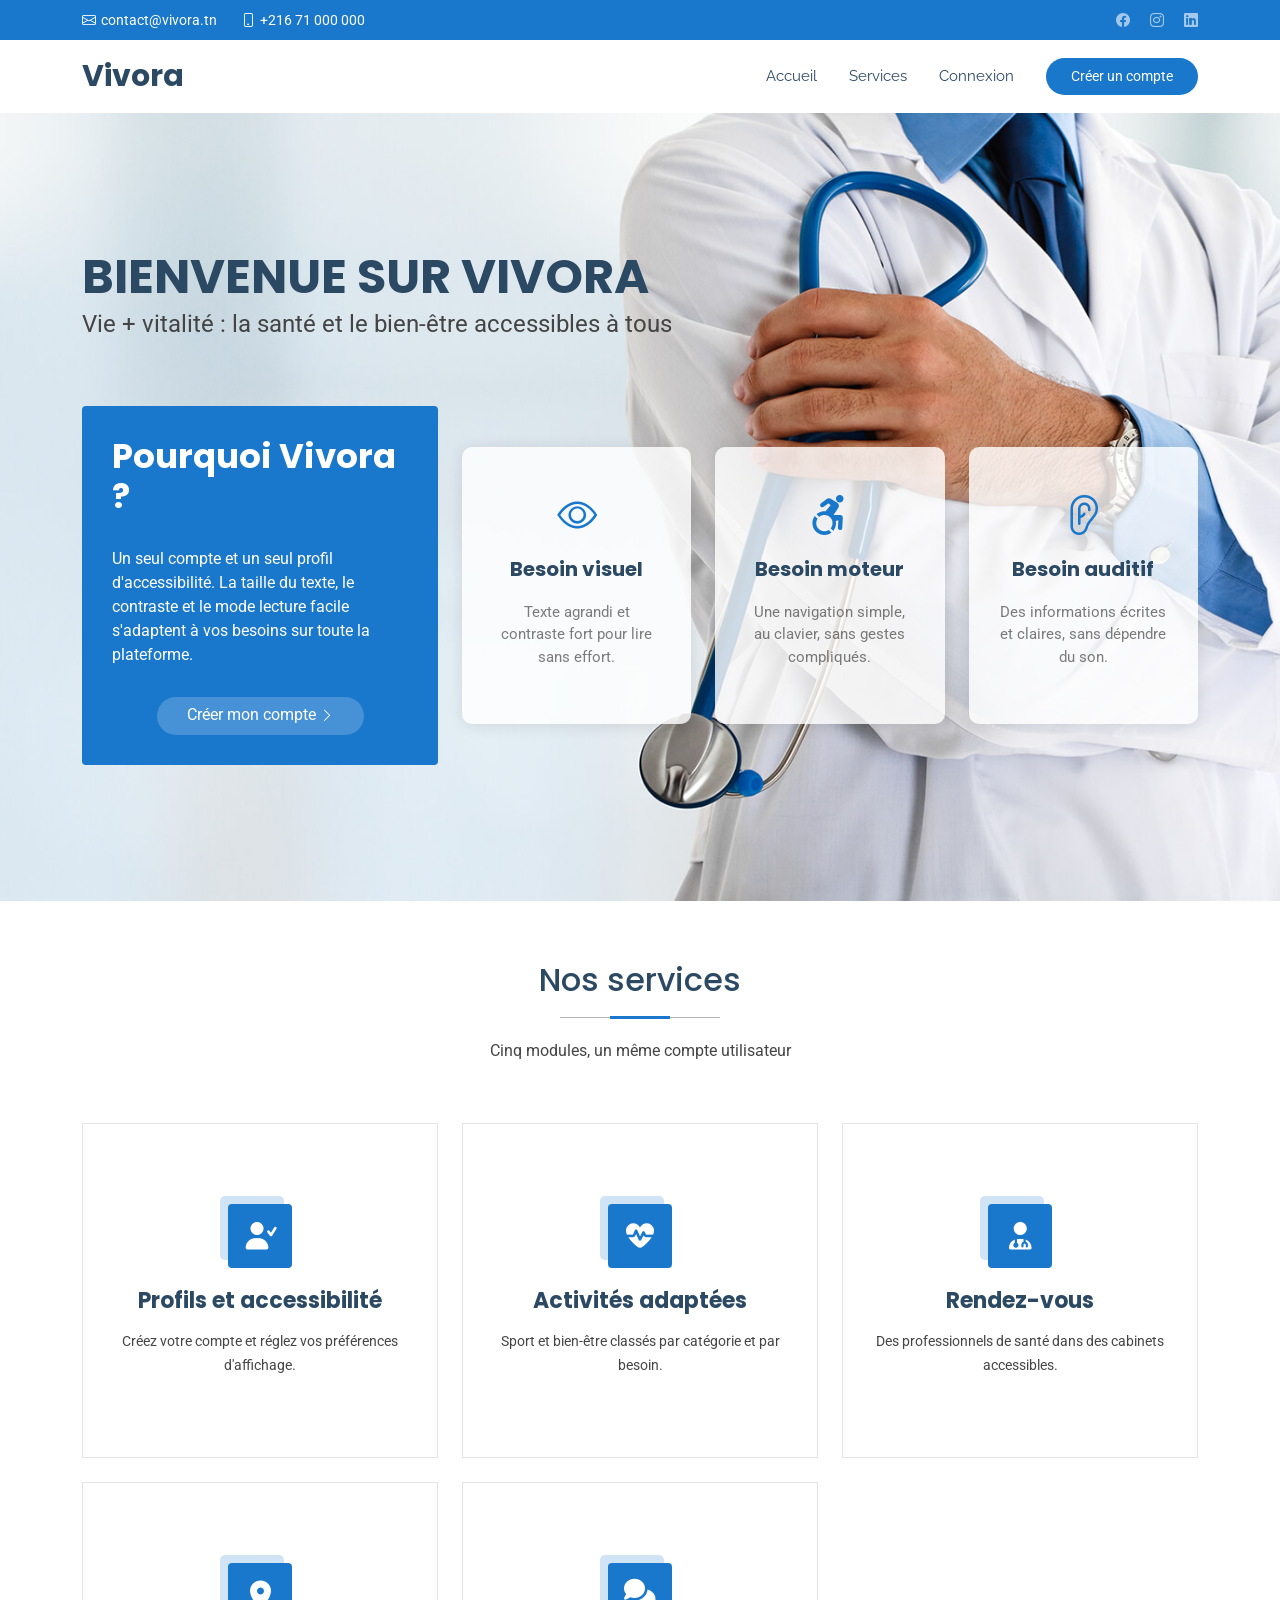
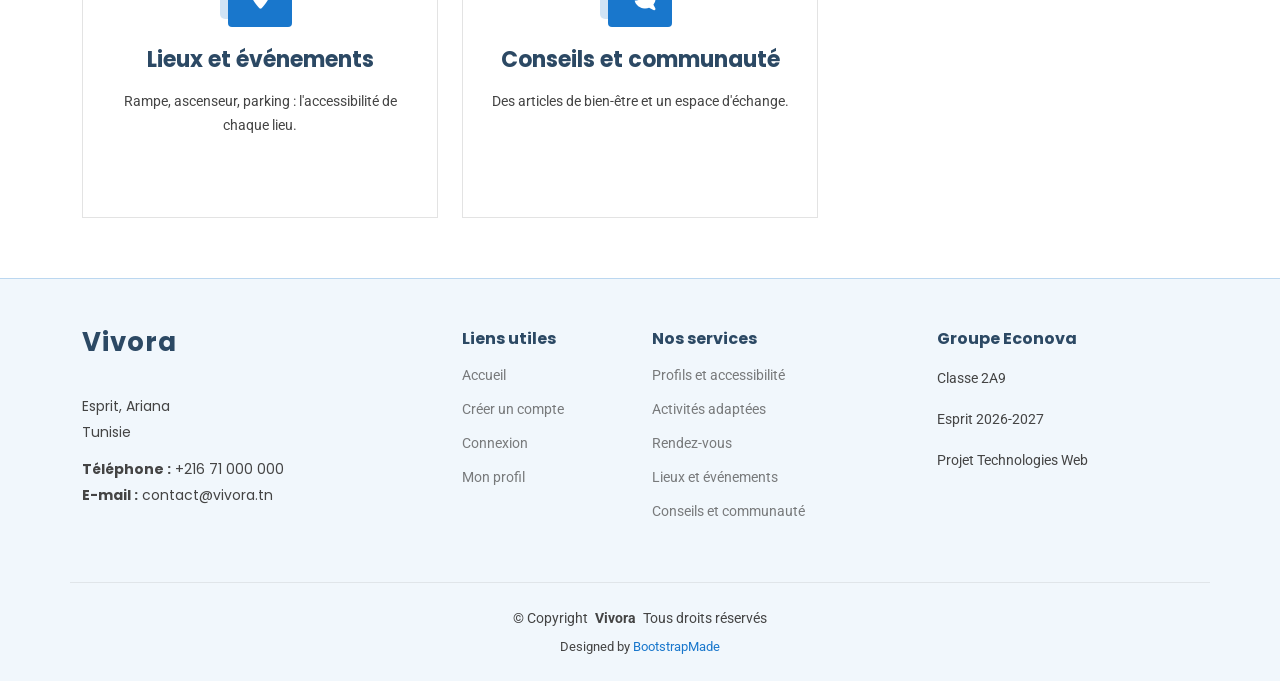
==== views/FrontOffice/index.html @ adef227e "Module 1 : pages HTML Front et Back office avec templates Medilab et AdminLTE" ====
<!DOCTYPE html>
<html lang="fr">

<head>
  <meta charset="utf-8">
  <meta content="width=device-width, initial-scale=1.0" name="viewport">
  <title>Accueil - Vivora</title>

  <link href="assets/img/favicon.png" rel="icon">
  <link href="assets/img/apple-touch-icon.png" rel="apple-touch-icon">

  <link href="https://fonts.googleapis.com" rel="preconnect">
  <link href="https://fonts.gstatic.com" rel="preconnect" crossorigin>
  <link href="https://fonts.googleapis.com/css2?family=Roboto:wght@300;400;500;700&family=Poppins:wght@300;400;500;600;700&family=Raleway:wght@400;500;600;700&display=swap" rel="stylesheet">

  <link href="assets/vendor/bootstrap/css/bootstrap.min.css" rel="stylesheet">
  <link href="assets/vendor/bootstrap-icons/bootstrap-icons.css" rel="stylesheet">
  <link href="assets/vendor/aos/aos.css" rel="stylesheet">
  <link href="assets/vendor/fontawesome-free/css/all.min.css" rel="stylesheet">
  <link href="assets/vendor/glightbox/css/glightbox.min.css" rel="stylesheet">
  <link href="assets/vendor/swiper/swiper-bundle.min.css" rel="stylesheet">

  <link href="assets/css/main.css" rel="stylesheet">
</head>

<body class="index-page">

  <header id="header" class="header sticky-top">

    <div class="topbar d-flex align-items-center">
      <div class="container d-flex justify-content-center justify-content-md-between">
        <div class="contact-info d-flex align-items-center">
          <i class="bi bi-envelope d-flex align-items-center"><a href="mailto:contact@vivora.tn">contact@vivora.tn</a></i>
          <i class="bi bi-phone d-flex align-items-center ms-4"><span>+216 71 000 000</span></i>
        </div>
        <div class="social-links d-none d-md-flex align-items-center">
          <a href="#" class="facebook"><i class="bi bi-facebook"></i></a>
          <a href="#" class="instagram"><i class="bi bi-instagram"></i></a>
          <a href="#" class="linkedin"><i class="bi bi-linkedin"></i></a>
        </div>
      </div>
    </div>

    <div class="branding d-flex align-items-center">

      <div class="container position-relative d-flex align-items-center justify-content-between">
        <a href="index.html" class="logo d-flex align-items-center me-auto">
          <h1 class="sitename">Vivora</h1>
        </a>

        <nav id="navmenu" class="navmenu">
          <ul>
            <li><a href="index.html" class="active">Accueil</a></li>
            <li><a href="index.html#services">Services</a></li>
            <li><a href="connexion.html">Connexion</a></li>
          </ul>
          <i class="mobile-nav-toggle d-xl-none bi bi-list"></i>
        </nav>

        <a class="cta-btn d-none d-sm-block" href="inscription.html">Créer un compte</a>

      </div>

    </div>

  </header>

  <main class="main">

    <section id="hero" class="hero section light-background">

      <img src="assets/img/hero-bg.jpg" alt="" data-aos="fade-in">

      <div class="container position-relative">

        <div class="welcome position-relative" data-aos="fade-down" data-aos-delay="100">
          <h2>BIENVENUE SUR VIVORA</h2>
          <p>Vie + vitalité : la santé et le bien-être accessibles à tous</p>
        </div>

        <div class="content row gy-4">
          <div class="col-lg-4 d-flex align-items-stretch">
            <div class="why-box" data-aos="zoom-out" data-aos-delay="200">
              <h3>Pourquoi Vivora ?</h3>
              <p>
                Un seul compte et un seul profil d'accessibilité. La taille du texte, le contraste et le mode lecture facile
                s'adaptent à vos besoins sur toute la plateforme.
              </p>
              <div class="text-center">
                <a href="inscription.html" class="more-btn"><span>Créer mon compte</span> <i class="bi bi-chevron-right"></i></a>
              </div>
            </div>
          </div>

          <div class="col-lg-8 d-flex align-items-stretch">
            <div class="d-flex flex-column justify-content-center">
              <div class="row gy-4">

                <div class="col-xl-4 d-flex align-items-stretch">
                  <div class="icon-box" data-aos="zoom-out" data-aos-delay="300">
                    <i class="bi bi-eye"></i>
                    <h4>Besoin visuel</h4>
                    <p>Texte agrandi et contraste fort pour lire sans effort.</p>
                  </div>
                </div>

                <div class="col-xl-4 d-flex align-items-stretch">
                  <div class="icon-box" data-aos="zoom-out" data-aos-delay="400">
                    <i class="bi bi-person-wheelchair"></i>
                    <h4>Besoin moteur</h4>
                    <p>Une navigation simple, au clavier, sans gestes compliqués.</p>
                  </div>
                </div>

                <div class="col-xl-4 d-flex align-items-stretch">
                  <div class="icon-box" data-aos="zoom-out" data-aos-delay="500">
                    <i class="bi bi-ear"></i>
                    <h4>Besoin auditif</h4>
                    <p>Des informations écrites et claires, sans dépendre du son.</p>
                  </div>
                </div>

              </div>
            </div>
          </div>
        </div>

      </div>

    </section>

    <section id="services" class="services section">

      <div class="container section-title" data-aos="fade-up">
        <h2>Nos services</h2>
        <p>Cinq modules, un même compte utilisateur</p>
      </div>

      <div class="container">

        <div class="row gy-4">

          <div class="col-lg-4 col-md-6" data-aos="fade-up" data-aos-delay="100">
            <div class="service-item position-relative">
              <div class="icon">
                <i class="fas fa-user-check"></i>
              </div>
              <a href="inscription.html" class="stretched-link">
                <h3>Profils et accessibilité</h3>
              </a>
              <p>Créez votre compte et réglez vos préférences d'affichage.</p>
            </div>
          </div>

          <div class="col-lg-4 col-md-6" data-aos="fade-up" data-aos-delay="200">
            <div class="service-item position-relative">
              <div class="icon">
                <i class="fas fa-heartbeat"></i>
              </div>
              <a href="#" class="stretched-link">
                <h3>Activités adaptées</h3>
              </a>
              <p>Sport et bien-être classés par catégorie et par besoin.</p>
            </div>
          </div>

          <div class="col-lg-4 col-md-6" data-aos="fade-up" data-aos-delay="300">
            <div class="service-item position-relative">
              <div class="icon">
                <i class="fas fa-user-md"></i>
              </div>
              <a href="#" class="stretched-link">
                <h3>Rendez-vous</h3>
              </a>
              <p>Des professionnels de santé dans des cabinets accessibles.</p>
            </div>
          </div>

          <div class="col-lg-4 col-md-6" data-aos="fade-up" data-aos-delay="400">
            <div class="service-item position-relative">
              <div class="icon">
                <i class="fas fa-map-marker-alt"></i>
              </div>
              <a href="#" class="stretched-link">
                <h3>Lieux et événements</h3>
              </a>
              <p>Rampe, ascenseur, parking : l'accessibilité de chaque lieu.</p>
            </div>
          </div>

          <div class="col-lg-4 col-md-6" data-aos="fade-up" data-aos-delay="500">
            <div class="service-item position-relative">
              <div class="icon">
                <i class="fas fa-comments"></i>
              </div>
              <a href="#" class="stretched-link">
                <h3>Conseils et communauté</h3>
              </a>
              <p>Des articles de bien-être et un espace d'échange.</p>
            </div>
          </div>

        </div>

      </div>

    </section>

  </main>

  <footer id="footer" class="footer light-background">

    <div class="container footer-top">
      <div class="row gy-4">
        <div class="col-lg-4 col-md-6 footer-about">
          <a href="index.html" class="logo d-flex align-items-center">
            <span class="sitename">Vivora</span>
          </a>
          <div class="footer-contact pt-3">
            <p>Esprit, Ariana</p>
            <p>Tunisie</p>
            <p class="mt-3"><strong>Téléphone :</strong> <span>+216 71 000 000</span></p>
            <p><strong>E-mail :</strong> <span>contact@vivora.tn</span></p>
          </div>
        </div>

        <div class="col-lg-2 col-md-3 footer-links">
          <h4>Liens utiles</h4>
          <ul>
            <li><a href="index.html">Accueil</a></li>
            <li><a href="inscription.html">Créer un compte</a></li>
            <li><a href="connexion.html">Connexion</a></li>
            <li><a href="mon-profil.html">Mon profil</a></li>
          </ul>
        </div>

        <div class="col-lg-3 col-md-3 footer-links">
          <h4>Nos services</h4>
          <ul>
            <li><a href="index.html#services">Profils et accessibilité</a></li>
            <li><a href="index.html#services">Activités adaptées</a></li>
            <li><a href="index.html#services">Rendez-vous</a></li>
            <li><a href="index.html#services">Lieux et événements</a></li>
            <li><a href="index.html#services">Conseils et communauté</a></li>
          </ul>
        </div>

        <div class="col-lg-3 col-md-3 footer-links">
          <h4>Groupe Econova</h4>
          <ul>
            <li>Classe 2A9</li>
            <li>Esprit 2026-2027</li>
            <li>Projet Technologies Web</li>
          </ul>
        </div>

      </div>
    </div>

    <div class="container copyright text-center mt-4">
      <p>© <span>Copyright</span> <strong class="px-1 sitename">Vivora</strong> <span>Tous droits réservés</span></p>
      <div class="credits">
        Designed by <a href="https://bootstrapmade.com/">BootstrapMade</a>
      </div>
    </div>

  </footer>

  <a href="#" id="scroll-top" class="scroll-top d-flex align-items-center justify-content-center"><i class="bi bi-arrow-up-short"></i></a>

  <div id="preloader"></div>

  <script src="assets/vendor/bootstrap/js/bootstrap.bundle.min.js"></script>
  <script src="assets/vendor/aos/aos.js"></script>
  <script src="assets/vendor/glightbox/js/glightbox.min.js"></script>
  <script src="assets/vendor/purecounter/purecounter_vanilla.js"></script>
  <script src="assets/vendor/swiper/swiper-bundle.min.js"></script>

  <script src="assets/js/main.js"></script>

</body>

</html>
---- views/FrontOffice/assets/css/main.css ----
/**
* Template Name: Medilab
* Template URL: https://bootstrapmade.com/medilab-free-medical-bootstrap-theme/
* Updated: Aug 07 2024 with Bootstrap v5.3.3
* Author: BootstrapMade.com
* License: https://bootstrapmade.com/license/
*/

/*--------------------------------------------------------------
# Font & Color Variables
# Help: https://bootstrapmade.com/color-system/
--------------------------------------------------------------*/
/* Fonts */
:root {
  --default-font: "Roboto",  system-ui, -apple-system, "Segoe UI", Roboto, "Helvetica Neue", Arial, "Noto Sans", "Liberation Sans", sans-serif, "Apple Color Emoji", "Segoe UI Emoji", "Segoe UI Symbol", "Noto Color Emoji";
  --heading-font: "Poppins",  sans-serif;
  --nav-font: "Raleway",  sans-serif;
}

/* Global Colors - The following color variables are used throughout the website. Updating them here will change the color scheme of the entire website */
:root { 
  --background-color: #ffffff; /* Background color for the entire website, including individual sections */
  --default-color: #444444; /* Default color used for the majority of the text content across the entire website */
  --heading-color: #2c4964; /* Color for headings, subheadings and title throughout the website */
  --accent-color: #1977cc; /* Accent color that represents your brand on the website. It's used for buttons, links, and other elements that need to stand out */
  --surface-color: #ffffff; /* The surface color is used as a background of boxed elements within sections, such as cards, icon boxes, or other elements that require a visual separation from the global background. */
  --contrast-color: #ffffff; /* Contrast color for text, ensuring readability against backgrounds of accent, heading, or default colors. */
}

/* Nav Menu Colors - The following color variables are used specifically for the navigation menu. They are separate from the global colors to allow for more customization options */
:root {
  --nav-color: #2c4964;  /* The default color of the main navmenu links */
  --nav-hover-color: #1977cc; /* Applied to main navmenu links when they are hovered over or active */
  --nav-mobile-background-color: #ffffff; /* Used as the background color for mobile navigation menu */
  --nav-dropdown-background-color: #ffffff; /* Used as the background color for dropdown items that appear when hovering over primary navigation items */
  --nav-dropdown-color: #2c4964; /* Used for navigation links of the dropdown items in the navigation menu. */
  --nav-dropdown-hover-color: #1977cc; /* Similar to --nav-hover-color, this color is applied to dropdown navigation links when they are hovered over. */
}

/* Color Presets - These classes override global colors when applied to any section or element, providing reuse of the sam color scheme. */

.light-background {
  --background-color: #f1f7fc;
  --surface-color: #ffffff;
}

.dark-background {
  --background-color: #060606;
  --default-color: #ffffff;
  --heading-color: #ffffff;
  --surface-color: #252525;
  --contrast-color: #ffffff;
}

/* Smooth scroll */
:root {
  scroll-behavior: smooth;
}

/*--------------------------------------------------------------
# General Styling & Shared Classes
--------------------------------------------------------------*/
body {
  color: var(--default-color);
  background-color: var(--background-color);
  font-family: var(--default-font);
}

a {
  color: var(--accent-color);
  text-decoration: none;
  transition: 0.3s;
}

a:hover {
  color: color-mix(in srgb, var(--accent-color), transparent 25%);
  text-decoration: none;
}

h1,
h2,
h3,
h4,
h5,
h6 {
  color: var(--heading-color);
  font-family: var(--heading-font);
}

/* Pulsating Play Button
------------------------------*/
.pulsating-play-btn {
  width: 94px;
  height: 94px;
  background: radial-gradient(var(--accent-color) 50%, color-mix(in srgb, var(--accent-color), transparent 75%) 52%);
  border-radius: 50%;
  display: block;
  position: relative;
  overflow: hidden;
}

.pulsating-play-btn:before {
  content: "";
  position: absolute;
  width: 120px;
  height: 120px;
  animation-delay: 0s;
  animation: pulsate-play-btn 2s;
  animation-direction: forwards;
  animation-iteration-count: infinite;
  animation-timing-function: steps;
  opacity: 1;
  border-radius: 50%;
  border: 5px solid color-mix(in srgb, var(--accent-color), transparent 30%);
  top: -15%;
  left: -15%;
  background: rgba(198, 16, 0, 0);
}

.pulsating-play-btn:after {
  content: "";
  position: absolute;
  left: 50%;
  top: 50%;
  transform: translateX(-40%) translateY(-50%);
  width: 0;
  height: 0;
  border-top: 10px solid transparent;
  border-bottom: 10px solid transparent;
  border-left: 15px solid #fff;
  z-index: 100;
  transition: all 400ms cubic-bezier(0.55, 0.055, 0.675, 0.19);
}

.pulsating-play-btn:hover:before {
  content: "";
  position: absolute;
  left: 50%;
  top: 50%;
  transform: translateX(-40%) translateY(-50%);
  width: 0;
  height: 0;
  border: none;
  border-top: 10px solid transparent;
  border-bottom: 10px solid transparent;
  border-left: 15px solid #fff;
  z-index: 200;
  animation: none;
  border-radius: 0;
}

.pulsating-play-btn:hover:after {
  border-left: 15px solid var(--accent-color);
  transform: scale(20);
}

@keyframes pulsate-play-btn {
  0% {
    transform: scale(0.6, 0.6);
    opacity: 1;
  }

  100% {
    transform: scale(1, 1);
    opacity: 0;
  }
}

/* PHP Email Form Messages
------------------------------*/
.php-email-form .error-message {
  display: none;
  background: #df1529;
  color: #ffffff;
  text-align: left;
  padding: 15px;
  margin-bottom: 24px;
  font-weight: 600;
}

.php-email-form .sent-message {
  display: none;
  color: #ffffff;
  background: #059652;
  text-align: center;
  padding: 15px;
  margin-bottom: 24px;
  font-weight: 600;
}

.php-email-form .loading {
  display: none;
  background: var(--surface-color);
  text-align: center;
  padding: 15px;
  margin-bottom: 24px;
}

.php-email-form .loading:before {
  content: "";
  display: inline-block;
  border-radius: 50%;
  width: 24px;
  height: 24px;
  margin: 0 10px -6px 0;
  border: 3px solid var(--accent-color);
  border-top-color: var(--surface-color);
  animation: php-email-form-loading 1s linear infinite;
}

@keyframes php-email-form-loading {
  0% {
    transform: rotate(0deg);
  }

  100% {
    transform: rotate(360deg);
  }
}

/*--------------------------------------------------------------
# Global Header
--------------------------------------------------------------*/
.header {
  color: var(--default-color);
  transition: all 0.5s;
  z-index: 997;
  background-color: var(--background-color);
}

.header .topbar {
  background-color: var(--accent-color);
  height: 40px;
  padding: 0;
  font-size: 14px;
  transition: all 0.5s;
}

.header .topbar .contact-info i {
  font-style: normal;
  color: var(--contrast-color);
}

.header .topbar .contact-info i a,
.header .topbar .contact-info i span {
  padding-left: 5px;
  color: var(--contrast-color);
}

@media (max-width: 575px) {

  .header .topbar .contact-info i a,
  .header .topbar .contact-info i span {
    font-size: 13px;
  }
}

.header .topbar .contact-info i a {
  line-height: 0;
  transition: 0.3s;
}

.header .topbar .contact-info i a:hover {
  color: var(--contrast-color);
  text-decoration: underline;
}

.header .topbar .social-links a {
  color: color-mix(in srgb, var(--contrast-color), transparent 40%);
  line-height: 0;
  transition: 0.3s;
  margin-left: 20px;
}

.header .topbar .social-links a:hover {
  color: var(--contrast-color);
}

.header .branding {
  min-height: 60px;
  padding: 10px 0;
}

.header .logo {
  line-height: 1;
}

.header .logo img {
  max-height: 36px;
  margin-right: 8px;
}

.header .logo h1 {
  font-size: 30px;
  margin: 0;
  font-weight: 700;
  color: var(--heading-color);
}

.header .cta-btn,
.header .cta-btn:focus {
  color: var(--contrast-color);
  background: var(--accent-color);
  font-size: 14px;
  padding: 8px 25px;
  margin: 0 0 0 30px;
  border-radius: 50px;
  transition: 0.3s;
}

.header .cta-btn:hover,
.header .cta-btn:focus:hover {
  color: var(--contrast-color);
  background: color-mix(in srgb, var(--accent-color), transparent 15%);
}

@media (max-width: 1200px) {
  .header .logo {
    order: 1;
  }

  .header .cta-btn {
    order: 2;
    margin: 0 15px 0 0;
    padding: 6px 15px;
  }

  .header .navmenu {
    order: 3;
  }
}

.scrolled .header {
  box-shadow: 0px 0 18px rgba(0, 0, 0, 0.1);
}

.scrolled .header .topbar {
  height: 0;
  visibility: hidden;
  overflow: hidden;
}

/*--------------------------------------------------------------
# Navigation Menu
--------------------------------------------------------------*/
/* Desktop Navigation */
@media (min-width: 1200px) {
  .navmenu {
    padding: 0;
  }

  .navmenu ul {
    margin: 0;
    padding: 0;
    display: flex;
    list-style: none;
    align-items: center;
  }

  .navmenu li {
    position: relative;
  }

  .navmenu>ul>li {
    white-space: nowrap;
    padding: 15px 14px;
  }

  .navmenu>ul>li:last-child {
    padding-right: 0;
  }

  .navmenu a,
  .navmenu a:focus {
    color: var(--nav-color);
    font-size: 15px;
    padding: 0 2px;
    font-family: var(--nav-font);
    font-weight: 400;
    display: flex;
    align-items: center;
    justify-content: space-between;
    white-space: nowrap;
    transition: 0.3s;
    position: relative;
  }

  .navmenu a i,
  .navmenu a:focus i {
    font-size: 12px;
    line-height: 0;
    margin-left: 5px;
    transition: 0.3s;
  }

  .navmenu>ul>li>a:before {
    content: "";
    position: absolute;
    width: 100%;
    height: 2px;
    bottom: -6px;
    left: 0;
    background-color: var(--nav-hover-color);
    visibility: hidden;
    width: 0px;
    transition: all 0.3s ease-in-out 0s;
  }

  .navmenu a:hover:before,
  .navmenu li:hover>a:before,
  .navmenu .active:before {
    visibility: visible;
    width: 100%;
  }

  .navmenu li:hover>a,
  .navmenu .active,
  .navmenu .active:focus {
    color: var(--nav-hover-color);
  }

  .navmenu .dropdown ul {
    margin: 0;
    padding: 10px 0;
    background: var(--nav-dropdown-background-color);
    display: block;
    position: absolute;
    visibility: hidden;
    left: 14px;
    top: 130%;
    opacity: 0;
    transition: 0.3s;
    border-radius: 4px;
    z-index: 99;
    box-shadow: 0px 0px 30px rgba(0, 0, 0, 0.1);
  }

  .navmenu .dropdown ul li {
    min-width: 200px;
  }

  .navmenu .dropdown ul a {
    padding: 10px 20px;
    font-size: 15px;
    text-transform: none;
    color: var(--nav-dropdown-color);
  }

  .navmenu .dropdown ul a i {
    font-size: 12px;
  }

  .navmenu .dropdown ul a:hover,
  .navmenu .dropdown ul .active:hover,
  .navmenu .dropdown ul li:hover>a {
    color: var(--nav-dropdown-hover-color);
  }

  .navmenu .dropdown:hover>ul {
    opacity: 1;
    top: 100%;
    visibility: visible;
  }

  .navmenu .dropdown .dropdown ul {
    top: 0;
    left: -90%;
    visibility: hidden;
  }

  .navmenu .dropdown .dropdown:hover>ul {
    opacity: 1;
    top: 0;
    left: -100%;
    visibility: visible;
  }
}

/* Mobile Navigation */
@media (max-width: 1199px) {
  .mobile-nav-toggle {
    color: var(--nav-color);
    font-size: 28px;
    line-height: 0;
    margin-right: 10px;
    cursor: pointer;
    transition: color 0.3s;
  }

  .navmenu {
    padding: 0;
    z-index: 9997;
  }

  .navmenu ul {
    display: none;
    list-style: none;
    position: absolute;
    inset: 60px 20px 20px 20px;
    padding: 10px 0;
    margin: 0;
    border-radius: 6px;
    background-color: var(--nav-mobile-background-color);
    border: 1px solid color-mix(in srgb, var(--default-color), transparent 90%);
    box-shadow: none;
    overflow-y: auto;
    transition: 0.3s;
    z-index: 9998;
  }

  .navmenu a,
  .navmenu a:focus {
    color: var(--nav-dropdown-color);
    padding: 10px 20px;
    font-family: var(--nav-font);
    font-size: 17px;
    font-weight: 500;
    display: flex;
    align-items: center;
    justify-content: space-between;
    white-space: nowrap;
    transition: 0.3s;
  }

  .navmenu a i,
  .navmenu a:focus i {
    font-size: 12px;
    line-height: 0;
    margin-left: 5px;
    width: 30px;
    height: 30px;
    display: flex;
    align-items: center;
    justify-content: center;
    border-radius: 50%;
    transition: 0.3s;
    background-color: color-mix(in srgb, var(--accent-color), transparent 90%);
  }

  .navmenu a i:hover,
  .navmenu a:focus i:hover {
    background-color: var(--accent-color);
    color: var(--contrast-color);
  }

  .navmenu a:hover,
  .navmenu .active,
  .navmenu .active:focus {
    color: var(--nav-dropdown-hover-color);
  }

  .navmenu .active i,
  .navmenu .active:focus i {
    background-color: var(--accent-color);
    color: var(--contrast-color);
    transform: rotate(180deg);
  }

  .navmenu .dropdown ul {
    position: static;
    display: none;
    z-index: 99;
    padding: 10px 0;
    margin: 10px 20px;
    background-color: var(--nav-dropdown-background-color);
    transition: all 0.5s ease-in-out;
  }

  .navmenu .dropdown ul ul {
    background-color: rgba(33, 37, 41, 0.1);
  }

  .navmenu .dropdown>.dropdown-active {
    display: block;
    background-color: rgba(33, 37, 41, 0.03);
  }

  .mobile-nav-active {
    overflow: hidden;
  }

  .mobile-nav-active .mobile-nav-toggle {
    color: #fff;
    position: absolute;
    font-size: 32px;
    top: 15px;
    right: 15px;
    margin-right: 0;
    z-index: 9999;
  }

  .mobile-nav-active .navmenu {
    position: fixed;
    overflow: hidden;
    inset: 0;
    background: rgba(33, 37, 41, 0.8);
    transition: 0.3s;
  }

  .mobile-nav-active .navmenu>ul {
    display: block;
  }
}

/*--------------------------------------------------------------
# Global Footer
--------------------------------------------------------------*/
.footer {
  color: var(--default-color);
  background-color: var(--background-color);
  border-top: 1px solid color-mix(in srgb, var(--accent-color), transparent 75%);
  font-size: 14px;
  position: relative;
}

.footer .footer-top {
  padding-top: 50px;
}

.footer .footer-about .logo {
  line-height: 1;
  margin-bottom: 25px;
}

.footer .footer-about .logo img {
  max-height: 40px;
  margin-right: 6px;
}

.footer .footer-about .logo span {
  color: var(--heading-color);
  font-family: var(--heading-font);
  font-size: 26px;
  font-weight: 700;
  letter-spacing: 1px;
}

.footer .footer-about p {
  font-size: 14px;
  font-family: var(--heading-font);
}

.footer .social-links a {
  display: flex;
  align-items: center;
  justify-content: center;
  width: 40px;
  height: 40px;
  border-radius: 50%;
  border: 1px solid color-mix(in srgb, var(--default-color), transparent 50%);
  font-size: 16px;
  color: color-mix(in srgb, var(--default-color), transparent 20%);
  margin-right: 10px;
  transition: 0.3s;
}

.footer .social-links a:hover {
  color: var(--accent-color);
  border-color: var(--accent-color);
}

.footer h4 {
  font-size: 16px;
  font-weight: bold;
  position: relative;
  padding-bottom: 12px;
}

.footer .footer-links {
  margin-bottom: 30px;
}

.footer .footer-links ul {
  list-style: none;
  padding: 0;
  margin: 0;
}

.footer .footer-links ul i {
  padding-right: 2px;
  font-size: 12px;
  line-height: 0;
}

.footer .footer-links ul li {
  padding: 10px 0;
  display: flex;
  align-items: center;
}

.footer .footer-links ul li:first-child {
  padding-top: 0;
}

.footer .footer-links ul a {
  color: color-mix(in srgb, var(--default-color), transparent 30%);
  display: inline-block;
  line-height: 1;
}

.footer .footer-links ul a:hover {
  color: var(--accent-color);
}

.footer .footer-contact p {
  margin-bottom: 5px;
}

.footer .copyright {
  padding-top: 25px;
  padding-bottom: 25px;
  border-top: 1px solid color-mix(in srgb, var(--default-color), transparent 90%);
}

.footer .copyright p {
  margin-bottom: 0;
}

.footer .credits {
  margin-top: 8px;
  font-size: 13px;
}

/*--------------------------------------------------------------
# Preloader
--------------------------------------------------------------*/
#preloader {
  position: fixed;
  inset: 0;
  z-index: 999999;
  overflow: hidden;
  background: var(--background-color);
  transition: all 0.6s ease-out;
}

#preloader:before {
  content: "";
  position: fixed;
  top: calc(50% - 30px);
  left: calc(50% - 30px);
  border: 6px solid #ffffff;
  border-color: var(--accent-color) transparent var(--accent-color) transparent;
  border-radius: 50%;
  width: 60px;
  height: 60px;
  animation: animate-preloader 1.5s linear infinite;
}

@keyframes animate-preloader {
  0% {
    transform: rotate(0deg);
  }

  100% {
    transform: rotate(360deg);
  }
}

/*--------------------------------------------------------------
# Scroll Top Button
--------------------------------------------------------------*/
.scroll-top {
  position: fixed;
  visibility: hidden;
  opacity: 0;
  right: 15px;
  bottom: 15px;
  z-index: 99999;
  background-color: var(--accent-color);
  width: 40px;
  height: 40px;
  border-radius: 4px;
  transition: all 0.4s;
}

.scroll-top i {
  font-size: 24px;
  color: var(--contrast-color);
  line-height: 0;
}

.scroll-top:hover {
  background-color: color-mix(in srgb, var(--accent-color), transparent 20%);
  color: var(--contrast-color);
}

.scroll-top.active {
  visibility: visible;
  opacity: 1;
}

/*--------------------------------------------------------------
# Disable aos animation delay on mobile devices
--------------------------------------------------------------*/
@media screen and (max-width: 768px) {
  [data-aos-delay] {
    transition-delay: 0 !important;
  }
}

/*--------------------------------------------------------------
# Global Page Titles & Breadcrumbs
--------------------------------------------------------------*/
.page-title {
  color: var(--default-color);
  background-color: var(--background-color);
  position: relative;
}

.page-title .heading {
  padding: 80px 0;
  border-top: 1px solid color-mix(in srgb, var(--accent-color), transparent 80%);
}

.page-title .heading h1 {
  font-size: 38px;
  font-weight: 700;
}

.page-title nav {
  background-color: color-mix(in srgb, var(--accent-color), transparent 94%);
  padding: 20px 0;
}

.page-title nav ol {
  display: flex;
  flex-wrap: wrap;
  list-style: none;
  margin: 0;
  font-size: 16px;
  font-weight: 600;
}

.page-title nav ol li+li {
  padding-left: 10px;
}

.page-title nav ol li+li::before {
  content: "/";
  display: inline-block;
  padding-right: 10px;
  color: color-mix(in srgb, var(--default-color), transparent 70%);
}

/*--------------------------------------------------------------
# Global Sections
--------------------------------------------------------------*/
section,
.section {
  color: var(--default-color);
  background-color: var(--background-color);
  padding: 60px 0;
  scroll-margin-top: 72px;
  overflow: clip;
}

@media (max-width: 1199px) {

  section,
  .section {
    scroll-margin-top: 60px;
  }
}

/*--------------------------------------------------------------
# Global Section Titles
--------------------------------------------------------------*/
.section-title {
  text-align: center;
  padding-bottom: 60px;
  position: relative;
}

.section-title h2 {
  font-size: 32px;
  font-weight: 500;
  margin-bottom: 20px;
  padding-bottom: 20px;
  position: relative;
}

.section-title h2:before {
  content: "";
  position: absolute;
  display: block;
  width: 160px;
  height: 1px;
  background: color-mix(in srgb, var(--default-color), transparent 60%);
  left: 0;
  right: 0;
  bottom: 1px;
  margin: auto;
}

.section-title h2::after {
  content: "";
  position: absolute;
  display: block;
  width: 60px;
  height: 3px;
  background: var(--accent-color);
  left: 0;
  right: 0;
  bottom: 0;
  margin: auto;
}

.section-title p {
  margin-bottom: 0;
}

/*--------------------------------------------------------------
# Hero Section
--------------------------------------------------------------*/
.hero {
  width: 100%;
  min-height: calc(100vh - 112px);
  padding: 80px 0;
  display: flex;
  align-items: center;
  justify-content: center;
  position: relative;
  overflow: hidden;
}

.hero img {
  position: absolute;
  inset: 0;
  display: block;
  width: 100%;
  height: 100%;
  object-fit: cover;
  z-index: 1;
}

.hero .container {
  z-index: 3;
}

.hero .welcome h2 {
  margin: 0;
  font-size: 48px;
  font-weight: 700;
}

.hero .welcome p {
  font-size: 24px;
  margin: 0;
}

.hero .content {
  margin-top: 40px;
}

.hero .content .why-box {
  color: var(--contrast-color);
  background: var(--accent-color);
  padding: 30px;
  border-radius: 4px;
}

.hero .content .why-box h3 {
  color: var(--contrast-color);
  font-weight: 700;
  font-size: 34px;
  margin-bottom: 30px;
}

.hero .content .why-box p {
  margin-bottom: 30px;
}

.hero .content .why-box .more-btn {
  color: var(--contrast-color);
  background: color-mix(in srgb, var(--contrast-color), transparent 80%);
  display: inline-block;
  padding: 6px 30px 8px 30px;
  border-radius: 50px;
  transition: all ease-in-out 0.4s;
}

.hero .content .why-box .more-btn i {
  font-size: 14px;
}

.hero .content .why-box .more-btn:hover {
  background: var(--surface-color);
  color: var(--accent-color);
}

.hero .content .icon-box {
  text-align: center;
  border-radius: 10px;
  background: color-mix(in srgb, var(--surface-color), transparent 20%);
  box-shadow: 0px 2px 15px rgba(0, 0, 0, 0.1);
  padding: 40px 30px;
  width: 100%;
}

.hero .content .icon-box i {
  font-size: 40px;
  color: var(--accent-color);
}

.hero .content .icon-box h4 {
  font-size: 20px;
  font-weight: 700;
  margin: 10px 0 20px 0;
}

.hero .content .icon-box p {
  font-size: 15px;
  color: color-mix(in srgb, var(--default-color), transparent 30%);
}

/*--------------------------------------------------------------
# About Section
--------------------------------------------------------------*/
.about .content h3 {
  font-size: 2rem;
  font-weight: 700;
}

.about .content ul {
  list-style: none;
  padding: 0;
}

.about .content ul li {
  display: flex;
  align-items: flex-start;
  margin-top: 40px;
}

.about .content ul i {
  flex-shrink: 0;
  font-size: 48px;
  color: var(--accent-color);
  margin-right: 20px;
}

.about .content ul h5 {
  font-size: 18px;
  font-weight: 700;
}

.about .content ul p {
  font-size: 15px;
}

.about .content p:last-child {
  margin-bottom: 0;
}

.about .pulsating-play-btn {
  position: absolute;
  left: calc(50% - 47px);
  top: calc(50% - 47px);
}

/*--------------------------------------------------------------
# Stats Section
--------------------------------------------------------------*/
.stats i {
  color: var(--contrast-color);
  background-color: var(--accent-color);
  box-shadow: 0px 2px 25px rgba(0, 0, 0, 0.1);
  width: 54px;
  height: 54px;
  font-size: 24px;
  border-radius: 50px;
  border: 2px solid var(--background-color);
  display: inline-flex;
  align-items: center;
  justify-content: center;
  position: relative;
  z-index: 1;
}

.stats .stats-item {
  background-color: var(--surface-color);
  margin-top: -27px;
  padding: 30px 30px 25px 30px;
  width: 100%;
  position: relative;
  text-align: center;
  box-shadow: 0px 2px 35px rgba(0, 0, 0, 0.1);
  border-radius: 4px;
  z-index: 0;
}

.stats .stats-item span {
  font-size: 32px;
  display: block;
  margin: 10px 0;
  font-weight: 700;
  color: var(--heading-color);
}

.stats .stats-item p {
  padding: 0;
  margin: 0;
  font-family: var(--heading-font);
  font-size: 16px;
}

/*--------------------------------------------------------------
# Services Section
--------------------------------------------------------------*/
.services .service-item {
  background-color: var(--surface-color);
  text-align: center;
  border: 1px solid color-mix(in srgb, var(--default-color), transparent 85%);
  padding: 80px 20px;
  transition: all ease-in-out 0.3s;
  height: 100%;
}

.services .service-item .icon {
  margin: 0 auto;
  width: 64px;
  height: 64px;
  background: var(--accent-color);
  border-radius: 4px;
  display: flex;
  align-items: center;
  justify-content: center;
  margin-bottom: 20px;
  transition: 0.3s;
  transform-style: preserve-3d;
}

.services .service-item .icon i {
  color: var(--contrast-color);
  font-size: 28px;
  transition: ease-in-out 0.3s;
}

.services .service-item .icon::before {
  position: absolute;
  content: "";
  left: -8px;
  top: -8px;
  height: 100%;
  width: 100%;
  background: color-mix(in srgb, var(--accent-color), transparent 80%);
  border-radius: 5px;
  transition: all 0.3s ease-out 0s;
  transform: translateZ(-1px);
}

.services .service-item h3 {
  font-weight: 700;
  margin: 10px 0 15px 0;
  font-size: 22px;
}

.services .service-item p {
  line-height: 24px;
  font-size: 14px;
  margin-bottom: 0;
}

.services .service-item:hover {
  background: var(--accent-color);
  border-color: var(--accent-color);
}

.services .service-item:hover .icon {
  background: var(--surface-color);
}

.services .service-item:hover .icon i {
  color: var(--accent-color);
}

.services .service-item:hover .icon::before {
  background: color-mix(in srgb, var(--background-color), transparent 70%);
}

.services .service-item:hover h3,
.services .service-item:hover p {
  color: var(--contrast-color);
}

/*--------------------------------------------------------------
# Appointment Section
--------------------------------------------------------------*/
.appointment .php-email-form {
  width: 100%;
}

.appointment .php-email-form .form-group {
  padding-bottom: 8px;
}

.appointment .php-email-form input,
.appointment .php-email-form textarea,
.appointment .php-email-form select {
  color: var(--default-color);
  background-color: transparent;
  border-color: color-mix(in srgb, var(--default-color), transparent 80%);
  border-radius: 0;
  box-shadow: none;
  font-size: 14px;
  padding: 10px !important;
}

.appointment .php-email-form input:focus,
.appointment .php-email-form textarea:focus,
.appointment .php-email-form select:focus {
  border-color: var(--accent-color);
}

.appointment .php-email-form input::placeholder,
.appointment .php-email-form textarea::placeholder,
.appointment .php-email-form select::placeholder {
  color: color-mix(in srgb, var(--default-color), transparent 70%);
}

.appointment .php-email-form input,
.appointment .php-email-form select {
  height: 44px;
}

.appointment .php-email-form textarea {
  padding: 10px 12px;
}

.appointment .php-email-form button[type=submit] {
  background: var(--accent-color);
  border: 0;
  padding: 10px 35px;
  color: #fff;
  transition: 0.4s;
  border-radius: 50px;
}

.appointment .php-email-form button[type=submit]:hover {
  background: color-mix(in srgb, var(--accent-color) 90%, white 15%);
}

/*--------------------------------------------------------------
# Departments Section
--------------------------------------------------------------*/
.departments {
  overflow: hidden;
}

.departments .nav-tabs {
  border: 0;
}

.departments .nav-link {
  border: 0;
  padding: 12px 15px 12px 0;
  transition: 0.3s;
  color: var(--default-color);
  border-radius: 0;
  border-right: 2px solid color-mix(in srgb, var(--default-color), transparent 90%);
  font-weight: 600;
  font-size: 15px;
}

.departments .nav-link:hover {
  color: var(--accent-color);
}

.departments .nav-link.active {
  color: var(--accent-color);
  border-color: var(--accent-color);
  background-color: var(--background-color);
}

.departments .tab-pane.active {
  animation: fadeIn 0.5s ease-out;
}

.departments .details h3 {
  font-size: 26px;
  font-weight: 600;
  margin-bottom: 20px;
}

.departments .details p {
  color: color-mix(in srgb, var(--default-color), transparent 20%);
}

.departments .details p:last-child {
  margin-bottom: 0;
}

@media (max-width: 992px) {
  .departments .nav-link {
    border: 0;
    padding: 15px;
  }

  .departments .nav-link.active {
    color: var(--accent-color);
    background: var(--accent-color);
  }
}

/*--------------------------------------------------------------
# Doctors Section
--------------------------------------------------------------*/
.doctors .team-member {
  background-color: var(--surface-color);
  box-shadow: 0px 2px 15px rgba(0, 0, 0, 0.1);
  position: relative;
  border-radius: 5px;
  transition: 0.5s;
  padding: 30px;
  height: 100%;
}

@media (max-width: 468px) {
  .doctors .team-member {
    flex-direction: column;
    justify-content: center !important;
    align-items: center !important;
  }
}

.doctors .team-member .pic {
  overflow: hidden;
  width: 150px;
  border-radius: 50%;
  flex-shrink: 0;
}

.doctors .team-member .pic img {
  transition: ease-in-out 0.3s;
}

.doctors .team-member:hover {
  transform: translateY(-10px);
}

.doctors .team-member .member-info {
  padding-left: 30px;
}

@media (max-width: 468px) {
  .doctors .team-member .member-info {
    padding: 30px 0 0 0;
    text-align: center;
  }
}

.doctors .team-member h4 {
  font-weight: 700;
  margin-bottom: 5px;
  font-size: 20px;
}

.doctors .team-member span {
  display: block;
  font-size: 15px;
  padding-bottom: 10px;
  position: relative;
  font-weight: 500;
}

.doctors .team-member span::after {
  content: "";
  position: absolute;
  display: block;
  width: 50px;
  height: 1px;
  background: color-mix(in srgb, var(--default-color), transparent 85%);
  bottom: 0;
  left: 0;
}

@media (max-width: 468px) {
  .doctors .team-member span::after {
    left: calc(50% - 25px);
  }
}

.doctors .team-member p {
  margin: 10px 0 0 0;
  font-size: 14px;
}

.doctors .team-member .social {
  margin-top: 12px;
  display: flex;
  align-items: center;
  justify-content: start;
  width: 100%;
}

@media (max-width: 468px) {
  .doctors .team-member .social {
    justify-content: center;
  }
}

.doctors .team-member .social a {
  background: color-mix(in srgb, var(--default-color), transparent 94%);
  transition: ease-in-out 0.3s;
  display: flex;
  align-items: center;
  justify-content: center;
  border-radius: 50px;
  width: 36px;
  height: 36px;
}

.doctors .team-member .social a i {
  color: color-mix(in srgb, var(--default-color), transparent 20%);
  font-size: 16px;
  margin: 0 2px;
}

.doctors .team-member .social a:hover {
  background: var(--accent-color);
}

.doctors .team-member .social a:hover i {
  color: var(--contrast-color);
}

.doctors .team-member .social a+a {
  margin-left: 8px;
}

/*--------------------------------------------------------------
# Faq Section
--------------------------------------------------------------*/
.faq .faq-container .faq-item {
  background-color: var(--surface-color);
  position: relative;
  padding: 20px;
  margin-bottom: 15px;
  border: 1px solid color-mix(in srgb, var(--accent-color), transparent 75%);
  border-radius: 5px;
  overflow: hidden;
}

.faq .faq-container .faq-item:last-child {
  margin-bottom: 0;
}

.faq .faq-container .faq-item h3 {
  font-weight: 500;
  font-size: 18px;
  line-height: 24px;
  margin: 0 30px 0 0;
  transition: 0.3s;
  cursor: pointer;
  display: flex;
  align-items: center;
}

.faq .faq-container .faq-item h3 .num {
  color: var(--accent-color);
  padding-right: 5px;
}

.faq .faq-container .faq-item h3:hover {
  color: var(--accent-color);
}

.faq .faq-container .faq-item .faq-content {
  display: grid;
  grid-template-rows: 0fr;
  transition: 0.3s ease-in-out;
  visibility: hidden;
  opacity: 0;
}

.faq .faq-container .faq-item .faq-content p {
  margin-bottom: 0;
  overflow: hidden;
}

.faq .faq-container .faq-item .faq-toggle {
  position: absolute;
  top: 20px;
  right: 20px;
  font-size: 16px;
  line-height: 0;
  transition: 0.3s;
  cursor: pointer;
}

.faq .faq-container .faq-item .faq-toggle:hover {
  color: var(--accent-color);
}

.faq .faq-container .faq-active {
  background-color: var(--accent-color);
  border-color: var(--accent-color);
  color: var(--contrast-color);
}

.faq .faq-container .faq-active h3,
.faq .faq-container .faq-active h3:hover {
  color: var(--contrast-color);
}

.faq .faq-container .faq-active .faq-content {
  grid-template-rows: 1fr;
  visibility: visible;
  opacity: 1;
  padding-top: 10px;
}

.faq .faq-container .faq-active .faq-toggle {
  transform: rotate(90deg);
  color: var(--accent-color);
}

/*--------------------------------------------------------------
# Testimonials Section
--------------------------------------------------------------*/
.testimonials .info h3 {
  font-weight: 700;
  font-size: 32px;
}

.testimonials .swiper {
  box-shadow: 0 15px 30px 0 rgba(0, 0, 0, 0.05);
  background-color: var(--surface-color);
}

.testimonials .testimonials-carousel,
.testimonials .testimonials-slider {
  overflow: hidden;
}

.testimonials .testimonial-item {
  box-sizing: content-box;
  min-height: 200px;
  position: relative;
  margin: 30px;
}

.testimonials .testimonial-item .testimonial-img {
  width: 90px;
  height: 90px;
  border-radius: 50px;
  border: 6px solid var(--background-color);
  margin-right: 10px;
}

.testimonials .testimonial-item h3 {
  font-size: 18px;
  font-weight: bold;
  margin: 10px 0 5px 0;
}

.testimonials .testimonial-item h4 {
  color: color-mix(in srgb, var(--default-color), transparent 50%);
  font-size: 14px;
  margin: 0;
}

.testimonials .testimonial-item .stars {
  margin: 10px 0;
}

.testimonials .testimonial-item .stars i {
  color: #ffc107;
  margin: 0 1px;
}

.testimonials .testimonial-item .quote-icon-left,
.testimonials .testimonial-item .quote-icon-right {
  color: color-mix(in srgb, var(--accent-color), transparent 60%);
  font-size: 26px;
  line-height: 0;
}

.testimonials .testimonial-item .quote-icon-left {
  display: inline-block;
  left: -5px;
  position: relative;
}

.testimonials .testimonial-item .quote-icon-right {
  display: inline-block;
  right: -5px;
  position: relative;
  top: 10px;
  transform: scale(-1, -1);
}

.testimonials .testimonial-item p {
  font-style: italic;
  margin: 15px auto 15px auto;
}

.testimonials .swiper-wrapper {
  height: auto;
}

.testimonials .swiper-pagination {
  margin-top: 20px;
  margin-bottom: 20px;
  position: relative;
}

.testimonials .swiper-pagination .swiper-pagination-bullet {
  width: 10px;
  height: 10px;
  background-color: color-mix(in srgb, var(--default-color), transparent 85%);
  opacity: 1;
  border: none;
}

.testimonials .swiper-pagination .swiper-pagination-bullet-active {
  background-color: var(--accent-color);
}

@media (max-width: 767px) {

  .testimonials .testimonials-carousel,
  .testimonials .testimonials-slider {
    overflow: hidden;
  }

  .testimonials .testimonial-item {
    margin: 15px;
  }
}

/*--------------------------------------------------------------
# Gallery Section
--------------------------------------------------------------*/
.gallery .gallery-item {
  overflow: hidden;
  border-right: 3px solid var(--background-color);
  border-bottom: 3px solid var(--background-color);
}

.gallery .gallery-item img {
  transition: all ease-in-out 0.4s;
}

.gallery .gallery-item:hover img {
  transform: scale(1.1);
}

/*--------------------------------------------------------------
# Contact Section
--------------------------------------------------------------*/
.contact .info-item+.info-item {
  margin-top: 40px;
}

.contact .info-item i {
  color: var(--contrast-color);
  background: var(--accent-color);
  font-size: 20px;
  width: 44px;
  height: 44px;
  display: flex;
  justify-content: center;
  align-items: center;
  border-radius: 50px;
  transition: all 0.3s ease-in-out;
  margin-right: 15px;
}

.contact .info-item h3 {
  padding: 0;
  font-size: 18px;
  font-weight: 700;
  margin-bottom: 5px;
}

.contact .info-item p {
  padding: 0;
  margin-bottom: 0;
  font-size: 14px;
}

.contact .php-email-form {
  height: 100%;
}

.contact .php-email-form input[type=text],
.contact .php-email-form input[type=email],
.contact .php-email-form textarea {
  font-size: 14px;
  padding: 10px 15px;
  box-shadow: none;
  border-radius: 0;
  color: var(--default-color);
  background-color: color-mix(in srgb, var(--background-color), transparent 50%);
  border-color: color-mix(in srgb, var(--default-color), transparent 80%);
}

.contact .php-email-form input[type=text]:focus,
.contact .php-email-form input[type=email]:focus,
.contact .php-email-form textarea:focus {
  border-color: var(--accent-color);
}

.contact .php-email-form input[type=text]::placeholder,
.contact .php-email-form input[type=email]::placeholder,
.contact .php-email-form textarea::placeholder {
  color: color-mix(in srgb, var(--default-color), transparent 70%);
}

.contact .php-email-form button[type=submit] {
  color: var(--contrast-color);
  background: var(--accent-color);
  border: 0;
  padding: 10px 36px;
  transition: 0.4s;
  border-radius: 50px;
}

.contact .php-email-form button[type=submit]:hover {
  background: color-mix(in srgb, var(--accent-color), transparent 20%);
}

/*--------------------------------------------------------------
# Starter Section Section
--------------------------------------------------------------*/
.starter-section {
  /* Add your styles here */
}
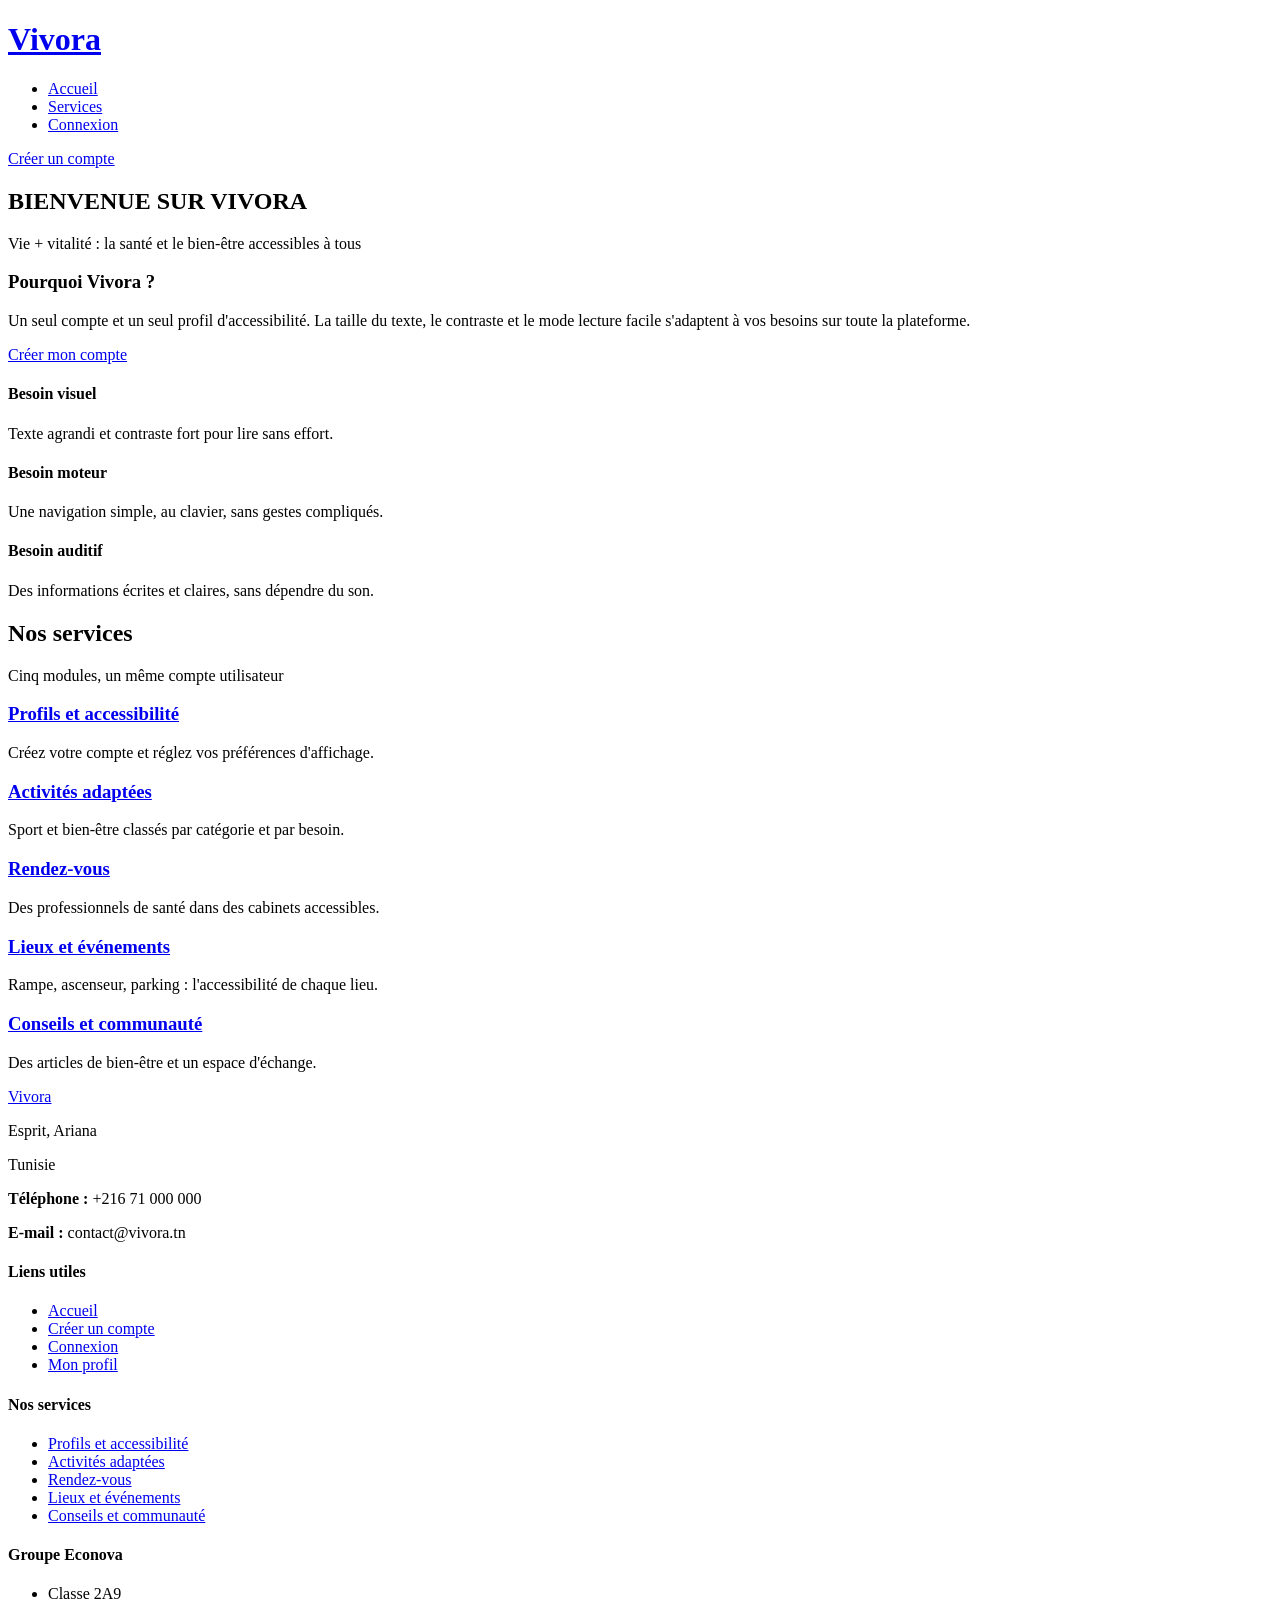
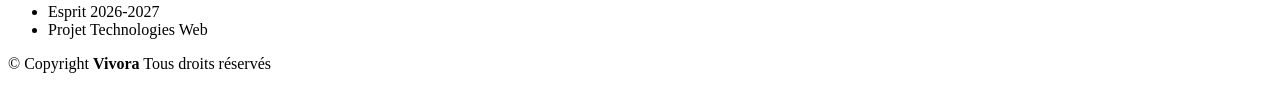
==== commit b041ab24: "Module 1 : pages HTML pures" ====
--- a/views/FrontOffice/index.html
+++ b/views/FrontOffice/index.html
@@ -1,283 +1,99 @@
 <!DOCTYPE html>
 <html lang="fr">
+  <head>
+    <meta charset="utf-8">
+    <title>Accueil - Vivora</title>
+  </head>
+  <body>
+    <header id="header">
+      <div>
+        <a href="index.html"><h1>Vivora</h1></a>
 
-<head>
-  <meta charset="utf-8">
-  <meta content="width=device-width, initial-scale=1.0" name="viewport">
-  <title>Accueil - Vivora</title>
-
-  <link href="assets/img/favicon.png" rel="icon">
-  <link href="assets/img/apple-touch-icon.png" rel="apple-touch-icon">
-
-  <link href="https://fonts.googleapis.com" rel="preconnect">
-  <link href="https://fonts.gstatic.com" rel="preconnect" crossorigin>
-  <link href="https://fonts.googleapis.com/css2?family=Roboto:wght@300;400;500;700&family=Poppins:wght@300;400;500;600;700&family=Raleway:wght@400;500;600;700&display=swap" rel="stylesheet">
-
-  <link href="assets/vendor/bootstrap/css/bootstrap.min.css" rel="stylesheet">
-  <link href="assets/vendor/bootstrap-icons/bootstrap-icons.css" rel="stylesheet">
-  <link href="assets/vendor/aos/aos.css" rel="stylesheet">
-  <link href="assets/vendor/fontawesome-free/css/all.min.css" rel="stylesheet">
-  <link href="assets/vendor/glightbox/css/glightbox.min.css" rel="stylesheet">
-  <link href="assets/vendor/swiper/swiper-bundle.min.css" rel="stylesheet">
-
-  <link href="assets/css/main.css" rel="stylesheet">
-</head>
-
-<body class="index-page">
-
-  <header id="header" class="header sticky-top">
-
-    <div class="topbar d-flex align-items-center">
-      <div class="container d-flex justify-content-center justify-content-md-between">
-        <div class="contact-info d-flex align-items-center">
-          <i class="bi bi-envelope d-flex align-items-center"><a href="mailto:contact@vivora.tn">contact@vivora.tn</a></i>
-          <i class="bi bi-phone d-flex align-items-center ms-4"><span>+216 71 000 000</span></i>
-        </div>
-        <div class="social-links d-none d-md-flex align-items-center">
-          <a href="#" class="facebook"><i class="bi bi-facebook"></i></a>
-          <a href="#" class="instagram"><i class="bi bi-instagram"></i></a>
-          <a href="#" class="linkedin"><i class="bi bi-linkedin"></i></a>
-        </div>
-      </div>
-    </div>
-
-    <div class="branding d-flex align-items-center">
-
-      <div class="container position-relative d-flex align-items-center justify-content-between">
-        <a href="index.html" class="logo d-flex align-items-center me-auto">
-          <h1 class="sitename">Vivora</h1>
-        </a>
-
-        <nav id="navmenu" class="navmenu">
+        <nav id="navmenu">
           <ul>
-            <li><a href="index.html" class="active">Accueil</a></li>
+            <li><a href="index.html">Accueil</a></li>
             <li><a href="index.html#services">Services</a></li>
             <li><a href="connexion.html">Connexion</a></li>
           </ul>
-          <i class="mobile-nav-toggle d-xl-none bi bi-list"></i>
         </nav>
+        <a href="inscription.html">Créer un compte</a>
+      </div>
+    </header>
 
-        <a class="cta-btn d-none d-sm-block" href="inscription.html">Créer un compte</a>
+    <main>
 
-      </div>
+      <section id="hero">
+        <h2>BIENVENUE SUR VIVORA</h2>
+        <p>Vie + vitalité : la santé et le bien-être accessibles à tous</p>
+        <div>
+          <h3>Pourquoi Vivora ?</h3>
+          <p>Un seul compte et un seul profil d'accessibilité. La taille du texte, le contraste et le mode lecture facile s'adaptent à vos besoins sur toute la plateforme.</p>
+          <a href="inscription.html">Créer mon compte</a>
+        </div>
+        <h4>Besoin visuel</h4>
+        <p>Texte agrandi et contraste fort pour lire sans effort.</p>
+        <h4>Besoin moteur</h4>
+        <p>Une navigation simple, au clavier, sans gestes compliqués.</p>
+        <h4>Besoin auditif</h4>
+        <p>Des informations écrites et claires, sans dépendre du son.</p>
+      </section>
 
-    </div>
-
-  </header>
-
-  <main class="main">
-
-    <section id="hero" class="hero section light-background">
-
-      <img src="assets/img/hero-bg.jpg" alt="" data-aos="fade-in">
-
-      <div class="container position-relative">
-
-        <div class="welcome position-relative" data-aos="fade-down" data-aos-delay="100">
-          <h2>BIENVENUE SUR VIVORA</h2>
-          <p>Vie + vitalité : la santé et le bien-être accessibles à tous</p>
-        </div>
-
-        <div class="content row gy-4">
-          <div class="col-lg-4 d-flex align-items-stretch">
-            <div class="why-box" data-aos="zoom-out" data-aos-delay="200">
-              <h3>Pourquoi Vivora ?</h3>
-              <p>
-                Un seul compte et un seul profil d'accessibilité. La taille du texte, le contraste et le mode lecture facile
-                s'adaptent à vos besoins sur toute la plateforme.
-              </p>
-              <div class="text-center">
-                <a href="inscription.html" class="more-btn"><span>Créer mon compte</span> <i class="bi bi-chevron-right"></i></a>
-              </div>
-            </div>
-          </div>
-
-          <div class="col-lg-8 d-flex align-items-stretch">
-            <div class="d-flex flex-column justify-content-center">
-              <div class="row gy-4">
-
-                <div class="col-xl-4 d-flex align-items-stretch">
-                  <div class="icon-box" data-aos="zoom-out" data-aos-delay="300">
-                    <i class="bi bi-eye"></i>
-                    <h4>Besoin visuel</h4>
-                    <p>Texte agrandi et contraste fort pour lire sans effort.</p>
-                  </div>
-                </div>
-
-                <div class="col-xl-4 d-flex align-items-stretch">
-                  <div class="icon-box" data-aos="zoom-out" data-aos-delay="400">
-                    <i class="bi bi-person-wheelchair"></i>
-                    <h4>Besoin moteur</h4>
-                    <p>Une navigation simple, au clavier, sans gestes compliqués.</p>
-                  </div>
-                </div>
-
-                <div class="col-xl-4 d-flex align-items-stretch">
-                  <div class="icon-box" data-aos="zoom-out" data-aos-delay="500">
-                    <i class="bi bi-ear"></i>
-                    <h4>Besoin auditif</h4>
-                    <p>Des informations écrites et claires, sans dépendre du son.</p>
-                  </div>
-                </div>
-
-              </div>
-            </div>
-          </div>
-        </div>
-
-      </div>
-
-    </section>
-
-    <section id="services" class="services section">
-
-      <div class="container section-title" data-aos="fade-up">
+      <section id="services">
         <h2>Nos services</h2>
         <p>Cinq modules, un même compte utilisateur</p>
+        <div>
+          <a href="inscription.html"><h3>Profils et accessibilité</h3></a>
+          <p>Créez votre compte et réglez vos préférences d'affichage.</p>
+        </div>
+        <div>
+          <a href="#"><h3>Activités adaptées</h3></a>
+          <p>Sport et bien-être classés par catégorie et par besoin.</p>
+        </div>
+        <div>
+          <a href="#"><h3>Rendez-vous</h3></a>
+          <p>Des professionnels de santé dans des cabinets accessibles.</p>
+        </div>
+        <div>
+          <a href="#"><h3>Lieux et événements</h3></a>
+          <p>Rampe, ascenseur, parking : l'accessibilité de chaque lieu.</p>
+        </div>
+        <div>
+          <a href="#"><h3>Conseils et communauté</h3></a>
+          <p>Des articles de bien-être et un espace d'échange.</p>
+        </div>
+      </section>
+    </main>
+
+    <footer id="footer">
+      <div>
+        <a href="index.html">Vivora</a>
+        <p>Esprit, Ariana</p>
+        <p>Tunisie</p>
+        <p><strong>Téléphone :</strong> +216 71 000 000</p>
+        <p><strong>E-mail :</strong> contact@vivora.tn</p>
       </div>
-
-      <div class="container">
-
-        <div class="row gy-4">
-
-          <div class="col-lg-4 col-md-6" data-aos="fade-up" data-aos-delay="100">
-            <div class="service-item position-relative">
-              <div class="icon">
-                <i class="fas fa-user-check"></i>
-              </div>
-              <a href="inscription.html" class="stretched-link">
-                <h3>Profils et accessibilité</h3>
-              </a>
-              <p>Créez votre compte et réglez vos préférences d'affichage.</p>
-            </div>
-          </div>
-
-          <div class="col-lg-4 col-md-6" data-aos="fade-up" data-aos-delay="200">
-            <div class="service-item position-relative">
-              <div class="icon">
-                <i class="fas fa-heartbeat"></i>
-              </div>
-              <a href="#" class="stretched-link">
-                <h3>Activités adaptées</h3>
-              </a>
-              <p>Sport et bien-être classés par catégorie et par besoin.</p>
-            </div>
-          </div>
-
-          <div class="col-lg-4 col-md-6" data-aos="fade-up" data-aos-delay="300">
-            <div class="service-item position-relative">
-              <div class="icon">
-                <i class="fas fa-user-md"></i>
-              </div>
-              <a href="#" class="stretched-link">
-                <h3>Rendez-vous</h3>
-              </a>
-              <p>Des professionnels de santé dans des cabinets accessibles.</p>
-            </div>
-          </div>
-
-          <div class="col-lg-4 col-md-6" data-aos="fade-up" data-aos-delay="400">
-            <div class="service-item position-relative">
-              <div class="icon">
-                <i class="fas fa-map-marker-alt"></i>
-              </div>
-              <a href="#" class="stretched-link">
-                <h3>Lieux et événements</h3>
-              </a>
-              <p>Rampe, ascenseur, parking : l'accessibilité de chaque lieu.</p>
-            </div>
-          </div>
-
-          <div class="col-lg-4 col-md-6" data-aos="fade-up" data-aos-delay="500">
-            <div class="service-item position-relative">
-              <div class="icon">
-                <i class="fas fa-comments"></i>
-              </div>
-              <a href="#" class="stretched-link">
-                <h3>Conseils et communauté</h3>
-              </a>
-              <p>Des articles de bien-être et un espace d'échange.</p>
-            </div>
-          </div>
-
-        </div>
-
-      </div>
-
-    </section>
-
-  </main>
-
-  <footer id="footer" class="footer light-background">
-
-    <div class="container footer-top">
-      <div class="row gy-4">
-        <div class="col-lg-4 col-md-6 footer-about">
-          <a href="index.html" class="logo d-flex align-items-center">
-            <span class="sitename">Vivora</span>
-          </a>
-          <div class="footer-contact pt-3">
-            <p>Esprit, Ariana</p>
-            <p>Tunisie</p>
-            <p class="mt-3"><strong>Téléphone :</strong> <span>+216 71 000 000</span></p>
-            <p><strong>E-mail :</strong> <span>contact@vivora.tn</span></p>
-          </div>
-        </div>
-
-        <div class="col-lg-2 col-md-3 footer-links">
-          <h4>Liens utiles</h4>
-          <ul>
-            <li><a href="index.html">Accueil</a></li>
-            <li><a href="inscription.html">Créer un compte</a></li>
-            <li><a href="connexion.html">Connexion</a></li>
-            <li><a href="mon-profil.html">Mon profil</a></li>
-          </ul>
-        </div>
-
-        <div class="col-lg-3 col-md-3 footer-links">
-          <h4>Nos services</h4>
-          <ul>
-            <li><a href="index.html#services">Profils et accessibilité</a></li>
-            <li><a href="index.html#services">Activités adaptées</a></li>
-            <li><a href="index.html#services">Rendez-vous</a></li>
-            <li><a href="index.html#services">Lieux et événements</a></li>
-            <li><a href="index.html#services">Conseils et communauté</a></li>
-          </ul>
-        </div>
-
-        <div class="col-lg-3 col-md-3 footer-links">
-          <h4>Groupe Econova</h4>
-          <ul>
-            <li>Classe 2A9</li>
-            <li>Esprit 2026-2027</li>
-            <li>Projet Technologies Web</li>
-          </ul>
-        </div>
-
-      </div>
-    </div>
-
-    <div class="container copyright text-center mt-4">
-      <p>© <span>Copyright</span> <strong class="px-1 sitename">Vivora</strong> <span>Tous droits réservés</span></p>
-      <div class="credits">
-        Designed by <a href="https://bootstrapmade.com/">BootstrapMade</a>
-      </div>
-    </div>
-
-  </footer>
-
-  <a href="#" id="scroll-top" class="scroll-top d-flex align-items-center justify-content-center"><i class="bi bi-arrow-up-short"></i></a>
-
-  <div id="preloader"></div>
-
-  <script src="assets/vendor/bootstrap/js/bootstrap.bundle.min.js"></script>
-  <script src="assets/vendor/aos/aos.js"></script>
-  <script src="assets/vendor/glightbox/js/glightbox.min.js"></script>
-  <script src="assets/vendor/purecounter/purecounter_vanilla.js"></script>
-  <script src="assets/vendor/swiper/swiper-bundle.min.js"></script>
-
-  <script src="assets/js/main.js"></script>
-
-</body>
-
+      <h4>Liens utiles</h4>
+      <ul>
+        <li><a href="index.html">Accueil</a></li>
+        <li><a href="inscription.html">Créer un compte</a></li>
+        <li><a href="connexion.html">Connexion</a></li>
+        <li><a href="mon-profil.html">Mon profil</a></li>
+      </ul>
+      <h4>Nos services</h4>
+      <ul>
+        <li><a href="index.html#services">Profils et accessibilité</a></li>
+        <li><a href="index.html#services">Activités adaptées</a></li>
+        <li><a href="index.html#services">Rendez-vous</a></li>
+        <li><a href="index.html#services">Lieux et événements</a></li>
+        <li><a href="index.html#services">Conseils et communauté</a></li>
+      </ul>
+      <h4>Groupe Econova</h4>
+      <ul>
+        <li>Classe 2A9</li>
+        <li>Esprit 2026-2027</li>
+        <li>Projet Technologies Web</li>
+      </ul>
+      <p>© Copyright <strong>Vivora</strong> Tous droits réservés</p>
+    </footer>
+  </body>
 </html>
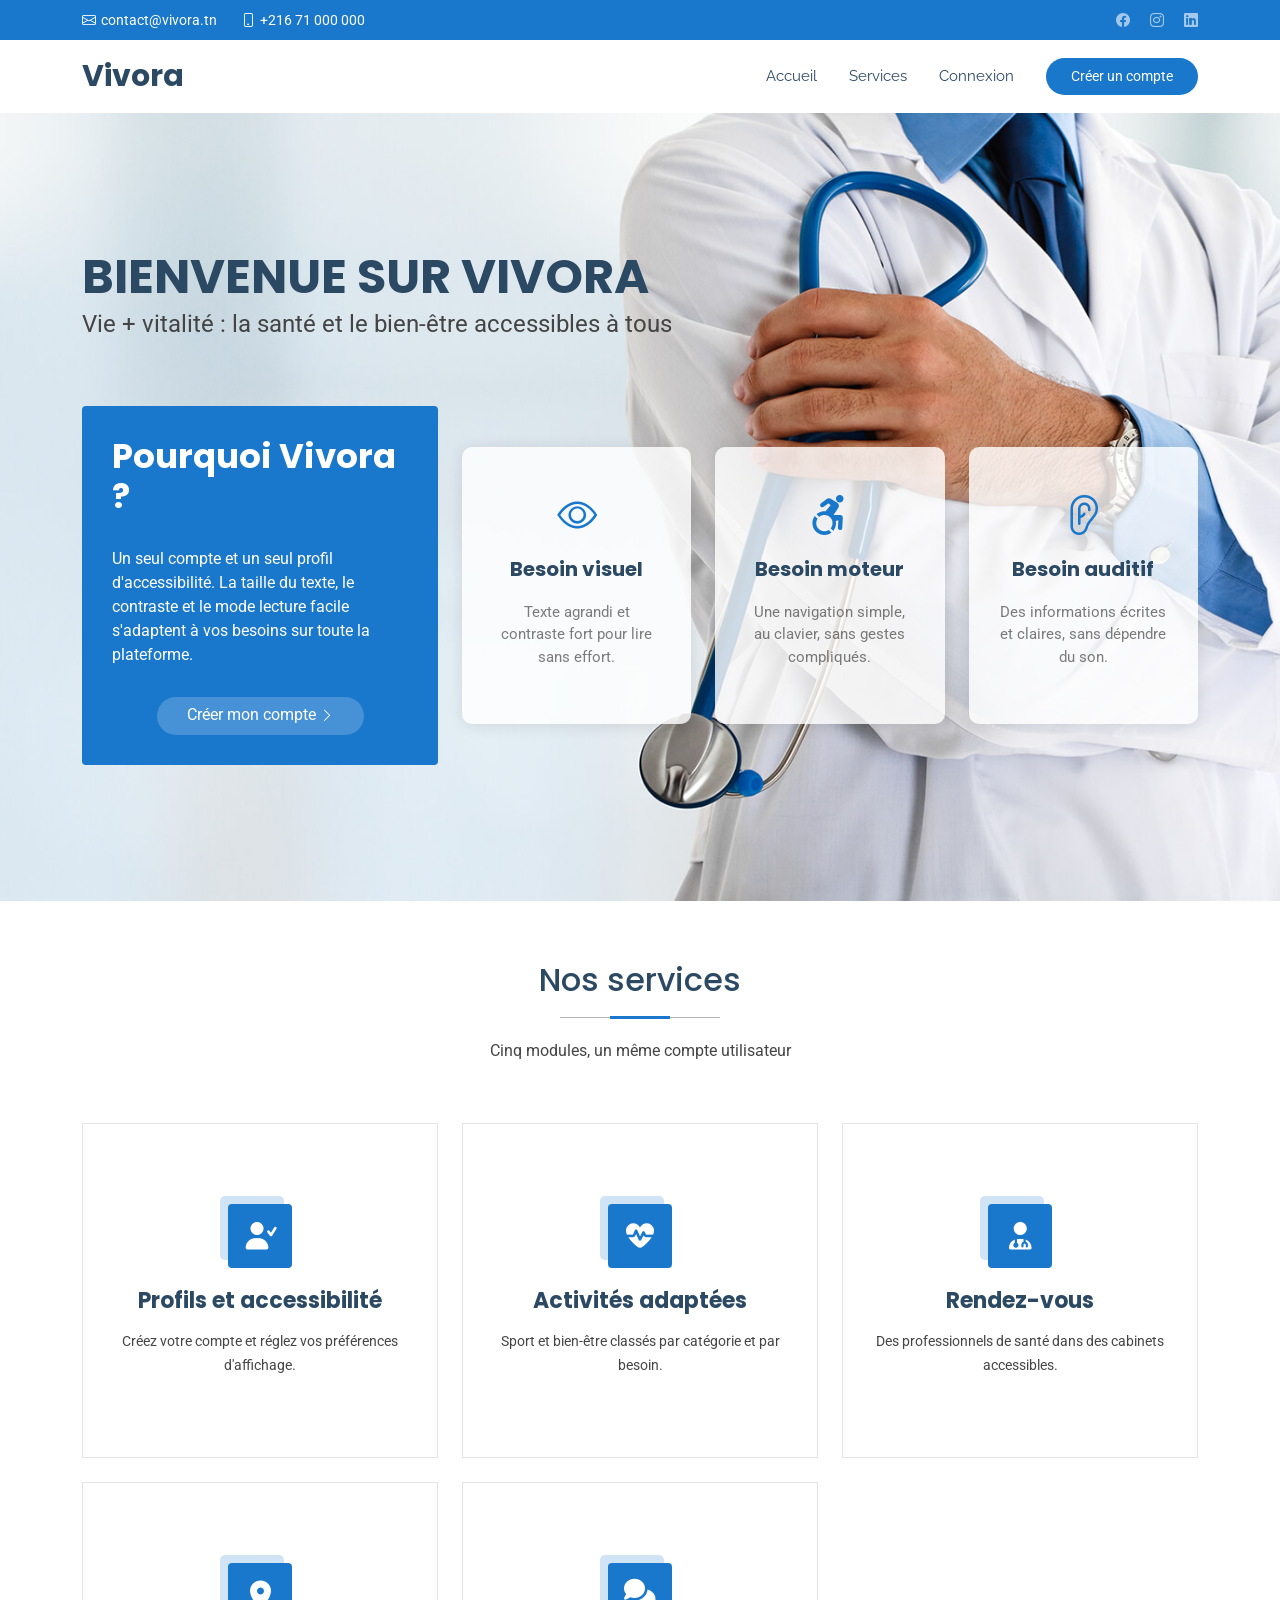
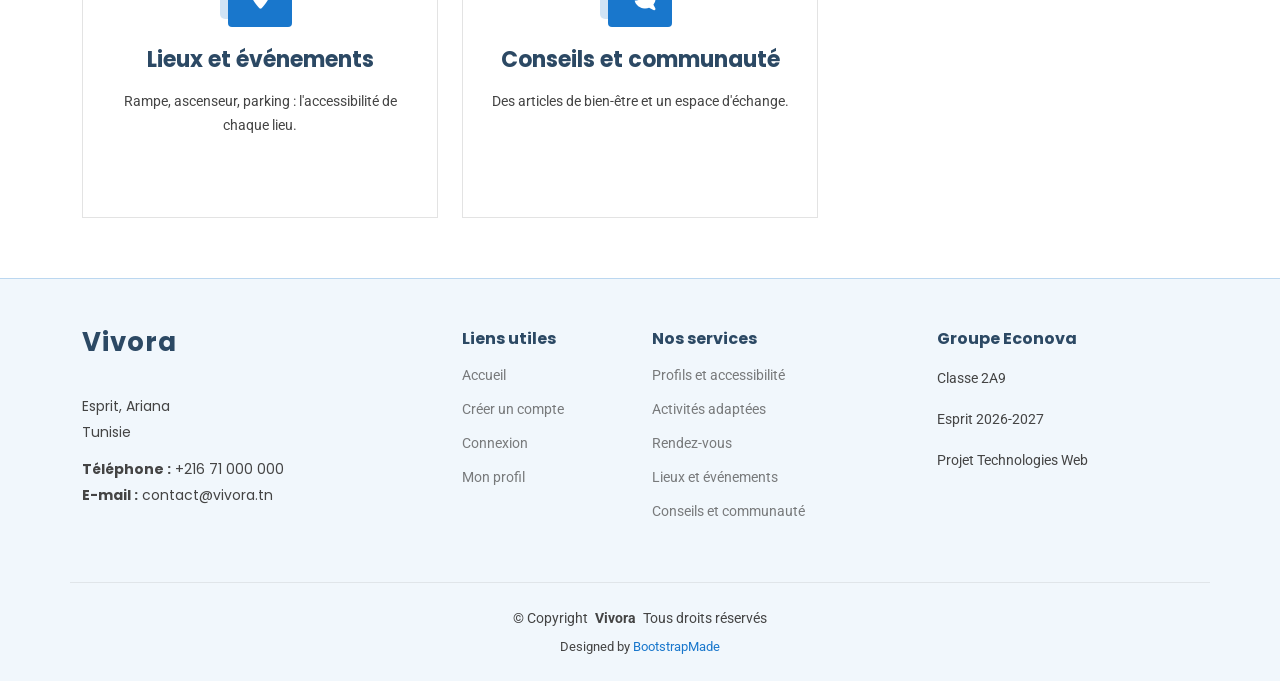
==== commit 55d8c439: "Revert "Module 1 : pages HTML pures" This reverts commit ddc9e7b8607275a3de6a6e65bcff6afee75eb97e." ====
--- a/views/FrontOffice/index.html
+++ b/views/FrontOffice/index.html
@@ -1,99 +1,283 @@
 <!DOCTYPE html>
 <html lang="fr">
-  <head>
-    <meta charset="utf-8">
-    <title>Accueil - Vivora</title>
-  </head>
-  <body>
-    <header id="header">
-      <div>
-        <a href="index.html"><h1>Vivora</h1></a>
-
-        <nav id="navmenu">
-          <ul>
-            <li><a href="index.html">Accueil</a></li>
+
+<head>
+  <meta charset="utf-8">
+  <meta content="width=device-width, initial-scale=1.0" name="viewport">
+  <title>Accueil - Vivora</title>
+
+  <link href="assets/img/favicon.png" rel="icon">
+  <link href="assets/img/apple-touch-icon.png" rel="apple-touch-icon">
+
+  <link href="https://fonts.googleapis.com" rel="preconnect">
+  <link href="https://fonts.gstatic.com" rel="preconnect" crossorigin>
+  <link href="https://fonts.googleapis.com/css2?family=Roboto:wght@300;400;500;700&family=Poppins:wght@300;400;500;600;700&family=Raleway:wght@400;500;600;700&display=swap" rel="stylesheet">
+
+  <link href="assets/vendor/bootstrap/css/bootstrap.min.css" rel="stylesheet">
+  <link href="assets/vendor/bootstrap-icons/bootstrap-icons.css" rel="stylesheet">
+  <link href="assets/vendor/aos/aos.css" rel="stylesheet">
+  <link href="assets/vendor/fontawesome-free/css/all.min.css" rel="stylesheet">
+  <link href="assets/vendor/glightbox/css/glightbox.min.css" rel="stylesheet">
+  <link href="assets/vendor/swiper/swiper-bundle.min.css" rel="stylesheet">
+
+  <link href="assets/css/main.css" rel="stylesheet">
+</head>
+
+<body class="index-page">
+
+  <header id="header" class="header sticky-top">
+
+    <div class="topbar d-flex align-items-center">
+      <div class="container d-flex justify-content-center justify-content-md-between">
+        <div class="contact-info d-flex align-items-center">
+          <i class="bi bi-envelope d-flex align-items-center"><a href="mailto:contact@vivora.tn">contact@vivora.tn</a></i>
+          <i class="bi bi-phone d-flex align-items-center ms-4"><span>+216 71 000 000</span></i>
+        </div>
+        <div class="social-links d-none d-md-flex align-items-center">
+          <a href="#" class="facebook"><i class="bi bi-facebook"></i></a>
+          <a href="#" class="instagram"><i class="bi bi-instagram"></i></a>
+          <a href="#" class="linkedin"><i class="bi bi-linkedin"></i></a>
+        </div>
+      </div>
+    </div>
+
+    <div class="branding d-flex align-items-center">
+
+      <div class="container position-relative d-flex align-items-center justify-content-between">
+        <a href="index.html" class="logo d-flex align-items-center me-auto">
+          <h1 class="sitename">Vivora</h1>
+        </a>
+
+        <nav id="navmenu" class="navmenu">
+          <ul>
+            <li><a href="index.html" class="active">Accueil</a></li>
             <li><a href="index.html#services">Services</a></li>
             <li><a href="connexion.html">Connexion</a></li>
           </ul>
+          <i class="mobile-nav-toggle d-xl-none bi bi-list"></i>
         </nav>
-        <a href="inscription.html">Créer un compte</a>
-      </div>
-    </header>
-
-    <main>
-
-      <section id="hero">
-        <h2>BIENVENUE SUR VIVORA</h2>
-        <p>Vie + vitalité : la santé et le bien-être accessibles à tous</p>
-        <div>
-          <h3>Pourquoi Vivora ?</h3>
-          <p>Un seul compte et un seul profil d'accessibilité. La taille du texte, le contraste et le mode lecture facile s'adaptent à vos besoins sur toute la plateforme.</p>
-          <a href="inscription.html">Créer mon compte</a>
-        </div>
-        <h4>Besoin visuel</h4>
-        <p>Texte agrandi et contraste fort pour lire sans effort.</p>
-        <h4>Besoin moteur</h4>
-        <p>Une navigation simple, au clavier, sans gestes compliqués.</p>
-        <h4>Besoin auditif</h4>
-        <p>Des informations écrites et claires, sans dépendre du son.</p>
-      </section>
-
-      <section id="services">
+
+        <a class="cta-btn d-none d-sm-block" href="inscription.html">Créer un compte</a>
+
+      </div>
+
+    </div>
+
+  </header>
+
+  <main class="main">
+
+    <section id="hero" class="hero section light-background">
+
+      <img src="assets/img/hero-bg.jpg" alt="" data-aos="fade-in">
+
+      <div class="container position-relative">
+
+        <div class="welcome position-relative" data-aos="fade-down" data-aos-delay="100">
+          <h2>BIENVENUE SUR VIVORA</h2>
+          <p>Vie + vitalité : la santé et le bien-être accessibles à tous</p>
+        </div>
+
+        <div class="content row gy-4">
+          <div class="col-lg-4 d-flex align-items-stretch">
+            <div class="why-box" data-aos="zoom-out" data-aos-delay="200">
+              <h3>Pourquoi Vivora ?</h3>
+              <p>
+                Un seul compte et un seul profil d'accessibilité. La taille du texte, le contraste et le mode lecture facile
+                s'adaptent à vos besoins sur toute la plateforme.
+              </p>
+              <div class="text-center">
+                <a href="inscription.html" class="more-btn"><span>Créer mon compte</span> <i class="bi bi-chevron-right"></i></a>
+              </div>
+            </div>
+          </div>
+
+          <div class="col-lg-8 d-flex align-items-stretch">
+            <div class="d-flex flex-column justify-content-center">
+              <div class="row gy-4">
+
+                <div class="col-xl-4 d-flex align-items-stretch">
+                  <div class="icon-box" data-aos="zoom-out" data-aos-delay="300">
+                    <i class="bi bi-eye"></i>
+                    <h4>Besoin visuel</h4>
+                    <p>Texte agrandi et contraste fort pour lire sans effort.</p>
+                  </div>
+                </div>
+
+                <div class="col-xl-4 d-flex align-items-stretch">
+                  <div class="icon-box" data-aos="zoom-out" data-aos-delay="400">
+                    <i class="bi bi-person-wheelchair"></i>
+                    <h4>Besoin moteur</h4>
+                    <p>Une navigation simple, au clavier, sans gestes compliqués.</p>
+                  </div>
+                </div>
+
+                <div class="col-xl-4 d-flex align-items-stretch">
+                  <div class="icon-box" data-aos="zoom-out" data-aos-delay="500">
+                    <i class="bi bi-ear"></i>
+                    <h4>Besoin auditif</h4>
+                    <p>Des informations écrites et claires, sans dépendre du son.</p>
+                  </div>
+                </div>
+
+              </div>
+            </div>
+          </div>
+        </div>
+
+      </div>
+
+    </section>
+
+    <section id="services" class="services section">
+
+      <div class="container section-title" data-aos="fade-up">
         <h2>Nos services</h2>
         <p>Cinq modules, un même compte utilisateur</p>
-        <div>
-          <a href="inscription.html"><h3>Profils et accessibilité</h3></a>
-          <p>Créez votre compte et réglez vos préférences d'affichage.</p>
-        </div>
-        <div>
-          <a href="#"><h3>Activités adaptées</h3></a>
-          <p>Sport et bien-être classés par catégorie et par besoin.</p>
-        </div>
-        <div>
-          <a href="#"><h3>Rendez-vous</h3></a>
-          <p>Des professionnels de santé dans des cabinets accessibles.</p>
-        </div>
-        <div>
-          <a href="#"><h3>Lieux et événements</h3></a>
-          <p>Rampe, ascenseur, parking : l'accessibilité de chaque lieu.</p>
-        </div>
-        <div>
-          <a href="#"><h3>Conseils et communauté</h3></a>
-          <p>Des articles de bien-être et un espace d'échange.</p>
-        </div>
-      </section>
-    </main>
-
-    <footer id="footer">
-      <div>
-        <a href="index.html">Vivora</a>
-        <p>Esprit, Ariana</p>
-        <p>Tunisie</p>
-        <p><strong>Téléphone :</strong> +216 71 000 000</p>
-        <p><strong>E-mail :</strong> contact@vivora.tn</p>
-      </div>
-      <h4>Liens utiles</h4>
-      <ul>
-        <li><a href="index.html">Accueil</a></li>
-        <li><a href="inscription.html">Créer un compte</a></li>
-        <li><a href="connexion.html">Connexion</a></li>
-        <li><a href="mon-profil.html">Mon profil</a></li>
-      </ul>
-      <h4>Nos services</h4>
-      <ul>
-        <li><a href="index.html#services">Profils et accessibilité</a></li>
-        <li><a href="index.html#services">Activités adaptées</a></li>
-        <li><a href="index.html#services">Rendez-vous</a></li>
-        <li><a href="index.html#services">Lieux et événements</a></li>
-        <li><a href="index.html#services">Conseils et communauté</a></li>
-      </ul>
-      <h4>Groupe Econova</h4>
-      <ul>
-        <li>Classe 2A9</li>
-        <li>Esprit 2026-2027</li>
-        <li>Projet Technologies Web</li>
-      </ul>
-      <p>© Copyright <strong>Vivora</strong> Tous droits réservés</p>
-    </footer>
-  </body>
+      </div>
+
+      <div class="container">
+
+        <div class="row gy-4">
+
+          <div class="col-lg-4 col-md-6" data-aos="fade-up" data-aos-delay="100">
+            <div class="service-item position-relative">
+              <div class="icon">
+                <i class="fas fa-user-check"></i>
+              </div>
+              <a href="inscription.html" class="stretched-link">
+                <h3>Profils et accessibilité</h3>
+              </a>
+              <p>Créez votre compte et réglez vos préférences d'affichage.</p>
+            </div>
+          </div>
+
+          <div class="col-lg-4 col-md-6" data-aos="fade-up" data-aos-delay="200">
+            <div class="service-item position-relative">
+              <div class="icon">
+                <i class="fas fa-heartbeat"></i>
+              </div>
+              <a href="#" class="stretched-link">
+                <h3>Activités adaptées</h3>
+              </a>
+              <p>Sport et bien-être classés par catégorie et par besoin.</p>
+            </div>
+          </div>
+
+          <div class="col-lg-4 col-md-6" data-aos="fade-up" data-aos-delay="300">
+            <div class="service-item position-relative">
+              <div class="icon">
+                <i class="fas fa-user-md"></i>
+              </div>
+              <a href="#" class="stretched-link">
+                <h3>Rendez-vous</h3>
+              </a>
+              <p>Des professionnels de santé dans des cabinets accessibles.</p>
+            </div>
+          </div>
+
+          <div class="col-lg-4 col-md-6" data-aos="fade-up" data-aos-delay="400">
+            <div class="service-item position-relative">
+              <div class="icon">
+                <i class="fas fa-map-marker-alt"></i>
+              </div>
+              <a href="#" class="stretched-link">
+                <h3>Lieux et événements</h3>
+              </a>
+              <p>Rampe, ascenseur, parking : l'accessibilité de chaque lieu.</p>
+            </div>
+          </div>
+
+          <div class="col-lg-4 col-md-6" data-aos="fade-up" data-aos-delay="500">
+            <div class="service-item position-relative">
+              <div class="icon">
+                <i class="fas fa-comments"></i>
+              </div>
+              <a href="#" class="stretched-link">
+                <h3>Conseils et communauté</h3>
+              </a>
+              <p>Des articles de bien-être et un espace d'échange.</p>
+            </div>
+          </div>
+
+        </div>
+
+      </div>
+
+    </section>
+
+  </main>
+
+  <footer id="footer" class="footer light-background">
+
+    <div class="container footer-top">
+      <div class="row gy-4">
+        <div class="col-lg-4 col-md-6 footer-about">
+          <a href="index.html" class="logo d-flex align-items-center">
+            <span class="sitename">Vivora</span>
+          </a>
+          <div class="footer-contact pt-3">
+            <p>Esprit, Ariana</p>
+            <p>Tunisie</p>
+            <p class="mt-3"><strong>Téléphone :</strong> <span>+216 71 000 000</span></p>
+            <p><strong>E-mail :</strong> <span>contact@vivora.tn</span></p>
+          </div>
+        </div>
+
+        <div class="col-lg-2 col-md-3 footer-links">
+          <h4>Liens utiles</h4>
+          <ul>
+            <li><a href="index.html">Accueil</a></li>
+            <li><a href="inscription.html">Créer un compte</a></li>
+            <li><a href="connexion.html">Connexion</a></li>
+            <li><a href="mon-profil.html">Mon profil</a></li>
+          </ul>
+        </div>
+
+        <div class="col-lg-3 col-md-3 footer-links">
+          <h4>Nos services</h4>
+          <ul>
+            <li><a href="index.html#services">Profils et accessibilité</a></li>
+            <li><a href="index.html#services">Activités adaptées</a></li>
+            <li><a href="index.html#services">Rendez-vous</a></li>
+            <li><a href="index.html#services">Lieux et événements</a></li>
+            <li><a href="index.html#services">Conseils et communauté</a></li>
+          </ul>
+        </div>
+
+        <div class="col-lg-3 col-md-3 footer-links">
+          <h4>Groupe Econova</h4>
+          <ul>
+            <li>Classe 2A9</li>
+            <li>Esprit 2026-2027</li>
+            <li>Projet Technologies Web</li>
+          </ul>
+        </div>
+
+      </div>
+    </div>
+
+    <div class="container copyright text-center mt-4">
+      <p>© <span>Copyright</span> <strong class="px-1 sitename">Vivora</strong> <span>Tous droits réservés</span></p>
+      <div class="credits">
+        Designed by <a href="https://bootstrapmade.com/">BootstrapMade</a>
+      </div>
+    </div>
+
+  </footer>
+
+  <a href="#" id="scroll-top" class="scroll-top d-flex align-items-center justify-content-center"><i class="bi bi-arrow-up-short"></i></a>
+
+  <div id="preloader"></div>
+
+  <script src="assets/vendor/bootstrap/js/bootstrap.bundle.min.js"></script>
+  <script src="assets/vendor/aos/aos.js"></script>
+  <script src="assets/vendor/glightbox/js/glightbox.min.js"></script>
+  <script src="assets/vendor/purecounter/purecounter_vanilla.js"></script>
+  <script src="assets/vendor/swiper/swiper-bundle.min.js"></script>
+
+  <script src="assets/js/main.js"></script>
+
+</body>
+
 </html>
--- a/views/FrontOffice/assets/css/main.css
+++ b/views/FrontOffice/assets/css/main.css
@@ -0,0 +1,1729 @@
+/**
+* Template Name: Medilab
+* Template URL: https://bootstrapmade.com/medilab-free-medical-bootstrap-theme/
+* Updated: Aug 07 2024 with Bootstrap v5.3.3
+* Author: BootstrapMade.com
+* License: https://bootstrapmade.com/license/
+*/
+
+/*--------------------------------------------------------------
+# Font & Color Variables
+# Help: https://bootstrapmade.com/color-system/
+--------------------------------------------------------------*/
+/* Fonts */
+:root {
+  --default-font: "Roboto",  system-ui, -apple-system, "Segoe UI", Roboto, "Helvetica Neue", Arial, "Noto Sans", "Liberation Sans", sans-serif, "Apple Color Emoji", "Segoe UI Emoji", "Segoe UI Symbol", "Noto Color Emoji";
+  --heading-font: "Poppins",  sans-serif;
+  --nav-font: "Raleway",  sans-serif;
+}
+
+/* Global Colors - The following color variables are used throughout the website. Updating them here will change the color scheme of the entire website */
+:root { 
+  --background-color: #ffffff; /* Background color for the entire website, including individual sections */
+  --default-color: #444444; /* Default color used for the majority of the text content across the entire website */
+  --heading-color: #2c4964; /* Color for headings, subheadings and title throughout the website */
+  --accent-color: #1977cc; /* Accent color that represents your brand on the website. It's used for buttons, links, and other elements that need to stand out */
+  --surface-color: #ffffff; /* The surface color is used as a background of boxed elements within sections, such as cards, icon boxes, or other elements that require a visual separation from the global background. */
+  --contrast-color: #ffffff; /* Contrast color for text, ensuring readability against backgrounds of accent, heading, or default colors. */
+}
+
+/* Nav Menu Colors - The following color variables are used specifically for the navigation menu. They are separate from the global colors to allow for more customization options */
+:root {
+  --nav-color: #2c4964;  /* The default color of the main navmenu links */
+  --nav-hover-color: #1977cc; /* Applied to main navmenu links when they are hovered over or active */
+  --nav-mobile-background-color: #ffffff; /* Used as the background color for mobile navigation menu */
+  --nav-dropdown-background-color: #ffffff; /* Used as the background color for dropdown items that appear when hovering over primary navigation items */
+  --nav-dropdown-color: #2c4964; /* Used for navigation links of the dropdown items in the navigation menu. */
+  --nav-dropdown-hover-color: #1977cc; /* Similar to --nav-hover-color, this color is applied to dropdown navigation links when they are hovered over. */
+}
+
+/* Color Presets - These classes override global colors when applied to any section or element, providing reuse of the sam color scheme. */
+
+.light-background {
+  --background-color: #f1f7fc;
+  --surface-color: #ffffff;
+}
+
+.dark-background {
+  --background-color: #060606;
+  --default-color: #ffffff;
+  --heading-color: #ffffff;
+  --surface-color: #252525;
+  --contrast-color: #ffffff;
+}
+
+/* Smooth scroll */
+:root {
+  scroll-behavior: smooth;
+}
+
+/*--------------------------------------------------------------
+# General Styling & Shared Classes
+--------------------------------------------------------------*/
+body {
+  color: var(--default-color);
+  background-color: var(--background-color);
+  font-family: var(--default-font);
+}
+
+a {
+  color: var(--accent-color);
+  text-decoration: none;
+  transition: 0.3s;
+}
+
+a:hover {
+  color: color-mix(in srgb, var(--accent-color), transparent 25%);
+  text-decoration: none;
+}
+
+h1,
+h2,
+h3,
+h4,
+h5,
+h6 {
+  color: var(--heading-color);
+  font-family: var(--heading-font);
+}
+
+/* Pulsating Play Button
+------------------------------*/
+.pulsating-play-btn {
+  width: 94px;
+  height: 94px;
+  background: radial-gradient(var(--accent-color) 50%, color-mix(in srgb, var(--accent-color), transparent 75%) 52%);
+  border-radius: 50%;
+  display: block;
+  position: relative;
+  overflow: hidden;
+}
+
+.pulsating-play-btn:before {
+  content: "";
+  position: absolute;
+  width: 120px;
+  height: 120px;
+  animation-delay: 0s;
+  animation: pulsate-play-btn 2s;
+  animation-direction: forwards;
+  animation-iteration-count: infinite;
+  animation-timing-function: steps;
+  opacity: 1;
+  border-radius: 50%;
+  border: 5px solid color-mix(in srgb, var(--accent-color), transparent 30%);
+  top: -15%;
+  left: -15%;
+  background: rgba(198, 16, 0, 0);
+}
+
+.pulsating-play-btn:after {
+  content: "";
+  position: absolute;
+  left: 50%;
+  top: 50%;
+  transform: translateX(-40%) translateY(-50%);
+  width: 0;
+  height: 0;
+  border-top: 10px solid transparent;
+  border-bottom: 10px solid transparent;
+  border-left: 15px solid #fff;
+  z-index: 100;
+  transition: all 400ms cubic-bezier(0.55, 0.055, 0.675, 0.19);
+}
+
+.pulsating-play-btn:hover:before {
+  content: "";
+  position: absolute;
+  left: 50%;
+  top: 50%;
+  transform: translateX(-40%) translateY(-50%);
+  width: 0;
+  height: 0;
+  border: none;
+  border-top: 10px solid transparent;
+  border-bottom: 10px solid transparent;
+  border-left: 15px solid #fff;
+  z-index: 200;
+  animation: none;
+  border-radius: 0;
+}
+
+.pulsating-play-btn:hover:after {
+  border-left: 15px solid var(--accent-color);
+  transform: scale(20);
+}
+
+@keyframes pulsate-play-btn {
+  0% {
+    transform: scale(0.6, 0.6);
+    opacity: 1;
+  }
+
+  100% {
+    transform: scale(1, 1);
+    opacity: 0;
+  }
+}
+
+/* PHP Email Form Messages
+------------------------------*/
+.php-email-form .error-message {
+  display: none;
+  background: #df1529;
+  color: #ffffff;
+  text-align: left;
+  padding: 15px;
+  margin-bottom: 24px;
+  font-weight: 600;
+}
+
+.php-email-form .sent-message {
+  display: none;
+  color: #ffffff;
+  background: #059652;
+  text-align: center;
+  padding: 15px;
+  margin-bottom: 24px;
+  font-weight: 600;
+}
+
+.php-email-form .loading {
+  display: none;
+  background: var(--surface-color);
+  text-align: center;
+  padding: 15px;
+  margin-bottom: 24px;
+}
+
+.php-email-form .loading:before {
+  content: "";
+  display: inline-block;
+  border-radius: 50%;
+  width: 24px;
+  height: 24px;
+  margin: 0 10px -6px 0;
+  border: 3px solid var(--accent-color);
+  border-top-color: var(--surface-color);
+  animation: php-email-form-loading 1s linear infinite;
+}
+
+@keyframes php-email-form-loading {
+  0% {
+    transform: rotate(0deg);
+  }
+
+  100% {
+    transform: rotate(360deg);
+  }
+}
+
+/*--------------------------------------------------------------
+# Global Header
+--------------------------------------------------------------*/
+.header {
+  color: var(--default-color);
+  transition: all 0.5s;
+  z-index: 997;
+  background-color: var(--background-color);
+}
+
+.header .topbar {
+  background-color: var(--accent-color);
+  height: 40px;
+  padding: 0;
+  font-size: 14px;
+  transition: all 0.5s;
+}
+
+.header .topbar .contact-info i {
+  font-style: normal;
+  color: var(--contrast-color);
+}
+
+.header .topbar .contact-info i a,
+.header .topbar .contact-info i span {
+  padding-left: 5px;
+  color: var(--contrast-color);
+}
+
+@media (max-width: 575px) {
+
+  .header .topbar .contact-info i a,
+  .header .topbar .contact-info i span {
+    font-size: 13px;
+  }
+}
+
+.header .topbar .contact-info i a {
+  line-height: 0;
+  transition: 0.3s;
+}
+
+.header .topbar .contact-info i a:hover {
+  color: var(--contrast-color);
+  text-decoration: underline;
+}
+
+.header .topbar .social-links a {
+  color: color-mix(in srgb, var(--contrast-color), transparent 40%);
+  line-height: 0;
+  transition: 0.3s;
+  margin-left: 20px;
+}
+
+.header .topbar .social-links a:hover {
+  color: var(--contrast-color);
+}
+
+.header .branding {
+  min-height: 60px;
+  padding: 10px 0;
+}
+
+.header .logo {
+  line-height: 1;
+}
+
+.header .logo img {
+  max-height: 36px;
+  margin-right: 8px;
+}
+
+.header .logo h1 {
+  font-size: 30px;
+  margin: 0;
+  font-weight: 700;
+  color: var(--heading-color);
+}
+
+.header .cta-btn,
+.header .cta-btn:focus {
+  color: var(--contrast-color);
+  background: var(--accent-color);
+  font-size: 14px;
+  padding: 8px 25px;
+  margin: 0 0 0 30px;
+  border-radius: 50px;
+  transition: 0.3s;
+}
+
+.header .cta-btn:hover,
+.header .cta-btn:focus:hover {
+  color: var(--contrast-color);
+  background: color-mix(in srgb, var(--accent-color), transparent 15%);
+}
+
+@media (max-width: 1200px) {
+  .header .logo {
+    order: 1;
+  }
+
+  .header .cta-btn {
+    order: 2;
+    margin: 0 15px 0 0;
+    padding: 6px 15px;
+  }
+
+  .header .navmenu {
+    order: 3;
+  }
+}
+
+.scrolled .header {
+  box-shadow: 0px 0 18px rgba(0, 0, 0, 0.1);
+}
+
+.scrolled .header .topbar {
+  height: 0;
+  visibility: hidden;
+  overflow: hidden;
+}
+
+/*--------------------------------------------------------------
+# Navigation Menu
+--------------------------------------------------------------*/
+/* Desktop Navigation */
+@media (min-width: 1200px) {
+  .navmenu {
+    padding: 0;
+  }
+
+  .navmenu ul {
+    margin: 0;
+    padding: 0;
+    display: flex;
+    list-style: none;
+    align-items: center;
+  }
+
+  .navmenu li {
+    position: relative;
+  }
+
+  .navmenu>ul>li {
+    white-space: nowrap;
+    padding: 15px 14px;
+  }
+
+  .navmenu>ul>li:last-child {
+    padding-right: 0;
+  }
+
+  .navmenu a,
+  .navmenu a:focus {
+    color: var(--nav-color);
+    font-size: 15px;
+    padding: 0 2px;
+    font-family: var(--nav-font);
+    font-weight: 400;
+    display: flex;
+    align-items: center;
+    justify-content: space-between;
+    white-space: nowrap;
+    transition: 0.3s;
+    position: relative;
+  }
+
+  .navmenu a i,
+  .navmenu a:focus i {
+    font-size: 12px;
+    line-height: 0;
+    margin-left: 5px;
+    transition: 0.3s;
+  }
+
+  .navmenu>ul>li>a:before {
+    content: "";
+    position: absolute;
+    width: 100%;
+    height: 2px;
+    bottom: -6px;
+    left: 0;
+    background-color: var(--nav-hover-color);
+    visibility: hidden;
+    width: 0px;
+    transition: all 0.3s ease-in-out 0s;
+  }
+
+  .navmenu a:hover:before,
+  .navmenu li:hover>a:before,
+  .navmenu .active:before {
+    visibility: visible;
+    width: 100%;
+  }
+
+  .navmenu li:hover>a,
+  .navmenu .active,
+  .navmenu .active:focus {
+    color: var(--nav-hover-color);
+  }
+
+  .navmenu .dropdown ul {
+    margin: 0;
+    padding: 10px 0;
+    background: var(--nav-dropdown-background-color);
+    display: block;
+    position: absolute;
+    visibility: hidden;
+    left: 14px;
+    top: 130%;
+    opacity: 0;
+    transition: 0.3s;
+    border-radius: 4px;
+    z-index: 99;
+    box-shadow: 0px 0px 30px rgba(0, 0, 0, 0.1);
+  }
+
+  .navmenu .dropdown ul li {
+    min-width: 200px;
+  }
+
+  .navmenu .dropdown ul a {
+    padding: 10px 20px;
+    font-size: 15px;
+    text-transform: none;
+    color: var(--nav-dropdown-color);
+  }
+
+  .navmenu .dropdown ul a i {
+    font-size: 12px;
+  }
+
+  .navmenu .dropdown ul a:hover,
+  .navmenu .dropdown ul .active:hover,
+  .navmenu .dropdown ul li:hover>a {
+    color: var(--nav-dropdown-hover-color);
+  }
+
+  .navmenu .dropdown:hover>ul {
+    opacity: 1;
+    top: 100%;
+    visibility: visible;
+  }
+
+  .navmenu .dropdown .dropdown ul {
+    top: 0;
+    left: -90%;
+    visibility: hidden;
+  }
+
+  .navmenu .dropdown .dropdown:hover>ul {
+    opacity: 1;
+    top: 0;
+    left: -100%;
+    visibility: visible;
+  }
+}
+
+/* Mobile Navigation */
+@media (max-width: 1199px) {
+  .mobile-nav-toggle {
+    color: var(--nav-color);
+    font-size: 28px;
+    line-height: 0;
+    margin-right: 10px;
+    cursor: pointer;
+    transition: color 0.3s;
+  }
+
+  .navmenu {
+    padding: 0;
+    z-index: 9997;
+  }
+
+  .navmenu ul {
+    display: none;
+    list-style: none;
+    position: absolute;
+    inset: 60px 20px 20px 20px;
+    padding: 10px 0;
+    margin: 0;
+    border-radius: 6px;
+    background-color: var(--nav-mobile-background-color);
+    border: 1px solid color-mix(in srgb, var(--default-color), transparent 90%);
+    box-shadow: none;
+    overflow-y: auto;
+    transition: 0.3s;
+    z-index: 9998;
+  }
+
+  .navmenu a,
+  .navmenu a:focus {
+    color: var(--nav-dropdown-color);
+    padding: 10px 20px;
+    font-family: var(--nav-font);
+    font-size: 17px;
+    font-weight: 500;
+    display: flex;
+    align-items: center;
+    justify-content: space-between;
+    white-space: nowrap;
+    transition: 0.3s;
+  }
+
+  .navmenu a i,
+  .navmenu a:focus i {
+    font-size: 12px;
+    line-height: 0;
+    margin-left: 5px;
+    width: 30px;
+    height: 30px;
+    display: flex;
+    align-items: center;
+    justify-content: center;
+    border-radius: 50%;
+    transition: 0.3s;
+    background-color: color-mix(in srgb, var(--accent-color), transparent 90%);
+  }
+
+  .navmenu a i:hover,
+  .navmenu a:focus i:hover {
+    background-color: var(--accent-color);
+    color: var(--contrast-color);
+  }
+
+  .navmenu a:hover,
+  .navmenu .active,
+  .navmenu .active:focus {
+    color: var(--nav-dropdown-hover-color);
+  }
+
+  .navmenu .active i,
+  .navmenu .active:focus i {
+    background-color: var(--accent-color);
+    color: var(--contrast-color);
+    transform: rotate(180deg);
+  }
+
+  .navmenu .dropdown ul {
+    position: static;
+    display: none;
+    z-index: 99;
+    padding: 10px 0;
+    margin: 10px 20px;
+    background-color: var(--nav-dropdown-background-color);
+    transition: all 0.5s ease-in-out;
+  }
+
+  .navmenu .dropdown ul ul {
+    background-color: rgba(33, 37, 41, 0.1);
+  }
+
+  .navmenu .dropdown>.dropdown-active {
+    display: block;
+    background-color: rgba(33, 37, 41, 0.03);
+  }
+
+  .mobile-nav-active {
+    overflow: hidden;
+  }
+
+  .mobile-nav-active .mobile-nav-toggle {
+    color: #fff;
+    position: absolute;
+    font-size: 32px;
+    top: 15px;
+    right: 15px;
+    margin-right: 0;
+    z-index: 9999;
+  }
+
+  .mobile-nav-active .navmenu {
+    position: fixed;
+    overflow: hidden;
+    inset: 0;
+    background: rgba(33, 37, 41, 0.8);
+    transition: 0.3s;
+  }
+
+  .mobile-nav-active .navmenu>ul {
+    display: block;
+  }
+}
+
+/*--------------------------------------------------------------
+# Global Footer
+--------------------------------------------------------------*/
+.footer {
+  color: var(--default-color);
+  background-color: var(--background-color);
+  border-top: 1px solid color-mix(in srgb, var(--accent-color), transparent 75%);
+  font-size: 14px;
+  position: relative;
+}
+
+.footer .footer-top {
+  padding-top: 50px;
+}
+
+.footer .footer-about .logo {
+  line-height: 1;
+  margin-bottom: 25px;
+}
+
+.footer .footer-about .logo img {
+  max-height: 40px;
+  margin-right: 6px;
+}
+
+.footer .footer-about .logo span {
+  color: var(--heading-color);
+  font-family: var(--heading-font);
+  font-size: 26px;
+  font-weight: 700;
+  letter-spacing: 1px;
+}
+
+.footer .footer-about p {
+  font-size: 14px;
+  font-family: var(--heading-font);
+}
+
+.footer .social-links a {
+  display: flex;
+  align-items: center;
+  justify-content: center;
+  width: 40px;
+  height: 40px;
+  border-radius: 50%;
+  border: 1px solid color-mix(in srgb, var(--default-color), transparent 50%);
+  font-size: 16px;
+  color: color-mix(in srgb, var(--default-color), transparent 20%);
+  margin-right: 10px;
+  transition: 0.3s;
+}
+
+.footer .social-links a:hover {
+  color: var(--accent-color);
+  border-color: var(--accent-color);
+}
+
+.footer h4 {
+  font-size: 16px;
+  font-weight: bold;
+  position: relative;
+  padding-bottom: 12px;
+}
+
+.footer .footer-links {
+  margin-bottom: 30px;
+}
+
+.footer .footer-links ul {
+  list-style: none;
+  padding: 0;
+  margin: 0;
+}
+
+.footer .footer-links ul i {
+  padding-right: 2px;
+  font-size: 12px;
+  line-height: 0;
+}
+
+.footer .footer-links ul li {
+  padding: 10px 0;
+  display: flex;
+  align-items: center;
+}
+
+.footer .footer-links ul li:first-child {
+  padding-top: 0;
+}
+
+.footer .footer-links ul a {
+  color: color-mix(in srgb, var(--default-color), transparent 30%);
+  display: inline-block;
+  line-height: 1;
+}
+
+.footer .footer-links ul a:hover {
+  color: var(--accent-color);
+}
+
+.footer .footer-contact p {
+  margin-bottom: 5px;
+}
+
+.footer .copyright {
+  padding-top: 25px;
+  padding-bottom: 25px;
+  border-top: 1px solid color-mix(in srgb, var(--default-color), transparent 90%);
+}
+
+.footer .copyright p {
+  margin-bottom: 0;
+}
+
+.footer .credits {
+  margin-top: 8px;
+  font-size: 13px;
+}
+
+/*--------------------------------------------------------------
+# Preloader
+--------------------------------------------------------------*/
+#preloader {
+  position: fixed;
+  inset: 0;
+  z-index: 999999;
+  overflow: hidden;
+  background: var(--background-color);
+  transition: all 0.6s ease-out;
+}
+
+#preloader:before {
+  content: "";
+  position: fixed;
+  top: calc(50% - 30px);
+  left: calc(50% - 30px);
+  border: 6px solid #ffffff;
+  border-color: var(--accent-color) transparent var(--accent-color) transparent;
+  border-radius: 50%;
+  width: 60px;
+  height: 60px;
+  animation: animate-preloader 1.5s linear infinite;
+}
+
+@keyframes animate-preloader {
+  0% {
+    transform: rotate(0deg);
+  }
+
+  100% {
+    transform: rotate(360deg);
+  }
+}
+
+/*--------------------------------------------------------------
+# Scroll Top Button
+--------------------------------------------------------------*/
+.scroll-top {
+  position: fixed;
+  visibility: hidden;
+  opacity: 0;
+  right: 15px;
+  bottom: 15px;
+  z-index: 99999;
+  background-color: var(--accent-color);
+  width: 40px;
+  height: 40px;
+  border-radius: 4px;
+  transition: all 0.4s;
+}
+
+.scroll-top i {
+  font-size: 24px;
+  color: var(--contrast-color);
+  line-height: 0;
+}
+
+.scroll-top:hover {
+  background-color: color-mix(in srgb, var(--accent-color), transparent 20%);
+  color: var(--contrast-color);
+}
+
+.scroll-top.active {
+  visibility: visible;
+  opacity: 1;
+}
+
+/*--------------------------------------------------------------
+# Disable aos animation delay on mobile devices
+--------------------------------------------------------------*/
+@media screen and (max-width: 768px) {
+  [data-aos-delay] {
+    transition-delay: 0 !important;
+  }
+}
+
+/*--------------------------------------------------------------
+# Global Page Titles & Breadcrumbs
+--------------------------------------------------------------*/
+.page-title {
+  color: var(--default-color);
+  background-color: var(--background-color);
+  position: relative;
+}
+
+.page-title .heading {
+  padding: 80px 0;
+  border-top: 1px solid color-mix(in srgb, var(--accent-color), transparent 80%);
+}
+
+.page-title .heading h1 {
+  font-size: 38px;
+  font-weight: 700;
+}
+
+.page-title nav {
+  background-color: color-mix(in srgb, var(--accent-color), transparent 94%);
+  padding: 20px 0;
+}
+
+.page-title nav ol {
+  display: flex;
+  flex-wrap: wrap;
+  list-style: none;
+  margin: 0;
+  font-size: 16px;
+  font-weight: 600;
+}
+
+.page-title nav ol li+li {
+  padding-left: 10px;
+}
+
+.page-title nav ol li+li::before {
+  content: "/";
+  display: inline-block;
+  padding-right: 10px;
+  color: color-mix(in srgb, var(--default-color), transparent 70%);
+}
+
+/*--------------------------------------------------------------
+# Global Sections
+--------------------------------------------------------------*/
+section,
+.section {
+  color: var(--default-color);
+  background-color: var(--background-color);
+  padding: 60px 0;
+  scroll-margin-top: 72px;
+  overflow: clip;
+}
+
+@media (max-width: 1199px) {
+
+  section,
+  .section {
+    scroll-margin-top: 60px;
+  }
+}
+
+/*--------------------------------------------------------------
+# Global Section Titles
+--------------------------------------------------------------*/
+.section-title {
+  text-align: center;
+  padding-bottom: 60px;
+  position: relative;
+}
+
+.section-title h2 {
+  font-size: 32px;
+  font-weight: 500;
+  margin-bottom: 20px;
+  padding-bottom: 20px;
+  position: relative;
+}
+
+.section-title h2:before {
+  content: "";
+  position: absolute;
+  display: block;
+  width: 160px;
+  height: 1px;
+  background: color-mix(in srgb, var(--default-color), transparent 60%);
+  left: 0;
+  right: 0;
+  bottom: 1px;
+  margin: auto;
+}
+
+.section-title h2::after {
+  content: "";
+  position: absolute;
+  display: block;
+  width: 60px;
+  height: 3px;
+  background: var(--accent-color);
+  left: 0;
+  right: 0;
+  bottom: 0;
+  margin: auto;
+}
+
+.section-title p {
+  margin-bottom: 0;
+}
+
+/*--------------------------------------------------------------
+# Hero Section
+--------------------------------------------------------------*/
+.hero {
+  width: 100%;
+  min-height: calc(100vh - 112px);
+  padding: 80px 0;
+  display: flex;
+  align-items: center;
+  justify-content: center;
+  position: relative;
+  overflow: hidden;
+}
+
+.hero img {
+  position: absolute;
+  inset: 0;
+  display: block;
+  width: 100%;
+  height: 100%;
+  object-fit: cover;
+  z-index: 1;
+}
+
+.hero .container {
+  z-index: 3;
+}
+
+.hero .welcome h2 {
+  margin: 0;
+  font-size: 48px;
+  font-weight: 700;
+}
+
+.hero .welcome p {
+  font-size: 24px;
+  margin: 0;
+}
+
+.hero .content {
+  margin-top: 40px;
+}
+
+.hero .content .why-box {
+  color: var(--contrast-color);
+  background: var(--accent-color);
+  padding: 30px;
+  border-radius: 4px;
+}
+
+.hero .content .why-box h3 {
+  color: var(--contrast-color);
+  font-weight: 700;
+  font-size: 34px;
+  margin-bottom: 30px;
+}
+
+.hero .content .why-box p {
+  margin-bottom: 30px;
+}
+
+.hero .content .why-box .more-btn {
+  color: var(--contrast-color);
+  background: color-mix(in srgb, var(--contrast-color), transparent 80%);
+  display: inline-block;
+  padding: 6px 30px 8px 30px;
+  border-radius: 50px;
+  transition: all ease-in-out 0.4s;
+}
+
+.hero .content .why-box .more-btn i {
+  font-size: 14px;
+}
+
+.hero .content .why-box .more-btn:hover {
+  background: var(--surface-color);
+  color: var(--accent-color);
+}
+
+.hero .content .icon-box {
+  text-align: center;
+  border-radius: 10px;
+  background: color-mix(in srgb, var(--surface-color), transparent 20%);
+  box-shadow: 0px 2px 15px rgba(0, 0, 0, 0.1);
+  padding: 40px 30px;
+  width: 100%;
+}
+
+.hero .content .icon-box i {
+  font-size: 40px;
+  color: var(--accent-color);
+}
+
+.hero .content .icon-box h4 {
+  font-size: 20px;
+  font-weight: 700;
+  margin: 10px 0 20px 0;
+}
+
+.hero .content .icon-box p {
+  font-size: 15px;
+  color: color-mix(in srgb, var(--default-color), transparent 30%);
+}
+
+/*--------------------------------------------------------------
+# About Section
+--------------------------------------------------------------*/
+.about .content h3 {
+  font-size: 2rem;
+  font-weight: 700;
+}
+
+.about .content ul {
+  list-style: none;
+  padding: 0;
+}
+
+.about .content ul li {
+  display: flex;
+  align-items: flex-start;
+  margin-top: 40px;
+}
+
+.about .content ul i {
+  flex-shrink: 0;
+  font-size: 48px;
+  color: var(--accent-color);
+  margin-right: 20px;
+}
+
+.about .content ul h5 {
+  font-size: 18px;
+  font-weight: 700;
+}
+
+.about .content ul p {
+  font-size: 15px;
+}
+
+.about .content p:last-child {
+  margin-bottom: 0;
+}
+
+.about .pulsating-play-btn {
+  position: absolute;
+  left: calc(50% - 47px);
+  top: calc(50% - 47px);
+}
+
+/*--------------------------------------------------------------
+# Stats Section
+--------------------------------------------------------------*/
+.stats i {
+  color: var(--contrast-color);
+  background-color: var(--accent-color);
+  box-shadow: 0px 2px 25px rgba(0, 0, 0, 0.1);
+  width: 54px;
+  height: 54px;
+  font-size: 24px;
+  border-radius: 50px;
+  border: 2px solid var(--background-color);
+  display: inline-flex;
+  align-items: center;
+  justify-content: center;
+  position: relative;
+  z-index: 1;
+}
+
+.stats .stats-item {
+  background-color: var(--surface-color);
+  margin-top: -27px;
+  padding: 30px 30px 25px 30px;
+  width: 100%;
+  position: relative;
+  text-align: center;
+  box-shadow: 0px 2px 35px rgba(0, 0, 0, 0.1);
+  border-radius: 4px;
+  z-index: 0;
+}
+
+.stats .stats-item span {
+  font-size: 32px;
+  display: block;
+  margin: 10px 0;
+  font-weight: 700;
+  color: var(--heading-color);
+}
+
+.stats .stats-item p {
+  padding: 0;
+  margin: 0;
+  font-family: var(--heading-font);
+  font-size: 16px;
+}
+
+/*--------------------------------------------------------------
+# Services Section
+--------------------------------------------------------------*/
+.services .service-item {
+  background-color: var(--surface-color);
+  text-align: center;
+  border: 1px solid color-mix(in srgb, var(--default-color), transparent 85%);
+  padding: 80px 20px;
+  transition: all ease-in-out 0.3s;
+  height: 100%;
+}
+
+.services .service-item .icon {
+  margin: 0 auto;
+  width: 64px;
+  height: 64px;
+  background: var(--accent-color);
+  border-radius: 4px;
+  display: flex;
+  align-items: center;
+  justify-content: center;
+  margin-bottom: 20px;
+  transition: 0.3s;
+  transform-style: preserve-3d;
+}
+
+.services .service-item .icon i {
+  color: var(--contrast-color);
+  font-size: 28px;
+  transition: ease-in-out 0.3s;
+}
+
+.services .service-item .icon::before {
+  position: absolute;
+  content: "";
+  left: -8px;
+  top: -8px;
+  height: 100%;
+  width: 100%;
+  background: color-mix(in srgb, var(--accent-color), transparent 80%);
+  border-radius: 5px;
+  transition: all 0.3s ease-out 0s;
+  transform: translateZ(-1px);
+}
+
+.services .service-item h3 {
+  font-weight: 700;
+  margin: 10px 0 15px 0;
+  font-size: 22px;
+}
+
+.services .service-item p {
+  line-height: 24px;
+  font-size: 14px;
+  margin-bottom: 0;
+}
+
+.services .service-item:hover {
+  background: var(--accent-color);
+  border-color: var(--accent-color);
+}
+
+.services .service-item:hover .icon {
+  background: var(--surface-color);
+}
+
+.services .service-item:hover .icon i {
+  color: var(--accent-color);
+}
+
+.services .service-item:hover .icon::before {
+  background: color-mix(in srgb, var(--background-color), transparent 70%);
+}
+
+.services .service-item:hover h3,
+.services .service-item:hover p {
+  color: var(--contrast-color);
+}
+
+/*--------------------------------------------------------------
+# Appointment Section
+--------------------------------------------------------------*/
+.appointment .php-email-form {
+  width: 100%;
+}
+
+.appointment .php-email-form .form-group {
+  padding-bottom: 8px;
+}
+
+.appointment .php-email-form input,
+.appointment .php-email-form textarea,
+.appointment .php-email-form select {
+  color: var(--default-color);
+  background-color: transparent;
+  border-color: color-mix(in srgb, var(--default-color), transparent 80%);
+  border-radius: 0;
+  box-shadow: none;
+  font-size: 14px;
+  padding: 10px !important;
+}
+
+.appointment .php-email-form input:focus,
+.appointment .php-email-form textarea:focus,
+.appointment .php-email-form select:focus {
+  border-color: var(--accent-color);
+}
+
+.appointment .php-email-form input::placeholder,
+.appointment .php-email-form textarea::placeholder,
+.appointment .php-email-form select::placeholder {
+  color: color-mix(in srgb, var(--default-color), transparent 70%);
+}
+
+.appointment .php-email-form input,
+.appointment .php-email-form select {
+  height: 44px;
+}
+
+.appointment .php-email-form textarea {
+  padding: 10px 12px;
+}
+
+.appointment .php-email-form button[type=submit] {
+  background: var(--accent-color);
+  border: 0;
+  padding: 10px 35px;
+  color: #fff;
+  transition: 0.4s;
+  border-radius: 50px;
+}
+
+.appointment .php-email-form button[type=submit]:hover {
+  background: color-mix(in srgb, var(--accent-color) 90%, white 15%);
+}
+
+/*--------------------------------------------------------------
+# Departments Section
+--------------------------------------------------------------*/
+.departments {
+  overflow: hidden;
+}
+
+.departments .nav-tabs {
+  border: 0;
+}
+
+.departments .nav-link {
+  border: 0;
+  padding: 12px 15px 12px 0;
+  transition: 0.3s;
+  color: var(--default-color);
+  border-radius: 0;
+  border-right: 2px solid color-mix(in srgb, var(--default-color), transparent 90%);
+  font-weight: 600;
+  font-size: 15px;
+}
+
+.departments .nav-link:hover {
+  color: var(--accent-color);
+}
+
+.departments .nav-link.active {
+  color: var(--accent-color);
+  border-color: var(--accent-color);
+  background-color: var(--background-color);
+}
+
+.departments .tab-pane.active {
+  animation: fadeIn 0.5s ease-out;
+}
+
+.departments .details h3 {
+  font-size: 26px;
+  font-weight: 600;
+  margin-bottom: 20px;
+}
+
+.departments .details p {
+  color: color-mix(in srgb, var(--default-color), transparent 20%);
+}
+
+.departments .details p:last-child {
+  margin-bottom: 0;
+}
+
+@media (max-width: 992px) {
+  .departments .nav-link {
+    border: 0;
+    padding: 15px;
+  }
+
+  .departments .nav-link.active {
+    color: var(--accent-color);
+    background: var(--accent-color);
+  }
+}
+
+/*--------------------------------------------------------------
+# Doctors Section
+--------------------------------------------------------------*/
+.doctors .team-member {
+  background-color: var(--surface-color);
+  box-shadow: 0px 2px 15px rgba(0, 0, 0, 0.1);
+  position: relative;
+  border-radius: 5px;
+  transition: 0.5s;
+  padding: 30px;
+  height: 100%;
+}
+
+@media (max-width: 468px) {
+  .doctors .team-member {
+    flex-direction: column;
+    justify-content: center !important;
+    align-items: center !important;
+  }
+}
+
+.doctors .team-member .pic {
+  overflow: hidden;
+  width: 150px;
+  border-radius: 50%;
+  flex-shrink: 0;
+}
+
+.doctors .team-member .pic img {
+  transition: ease-in-out 0.3s;
+}
+
+.doctors .team-member:hover {
+  transform: translateY(-10px);
+}
+
+.doctors .team-member .member-info {
+  padding-left: 30px;
+}
+
+@media (max-width: 468px) {
+  .doctors .team-member .member-info {
+    padding: 30px 0 0 0;
+    text-align: center;
+  }
+}
+
+.doctors .team-member h4 {
+  font-weight: 700;
+  margin-bottom: 5px;
+  font-size: 20px;
+}
+
+.doctors .team-member span {
+  display: block;
+  font-size: 15px;
+  padding-bottom: 10px;
+  position: relative;
+  font-weight: 500;
+}
+
+.doctors .team-member span::after {
+  content: "";
+  position: absolute;
+  display: block;
+  width: 50px;
+  height: 1px;
+  background: color-mix(in srgb, var(--default-color), transparent 85%);
+  bottom: 0;
+  left: 0;
+}
+
+@media (max-width: 468px) {
+  .doctors .team-member span::after {
+    left: calc(50% - 25px);
+  }
+}
+
+.doctors .team-member p {
+  margin: 10px 0 0 0;
+  font-size: 14px;
+}
+
+.doctors .team-member .social {
+  margin-top: 12px;
+  display: flex;
+  align-items: center;
+  justify-content: start;
+  width: 100%;
+}
+
+@media (max-width: 468px) {
+  .doctors .team-member .social {
+    justify-content: center;
+  }
+}
+
+.doctors .team-member .social a {
+  background: color-mix(in srgb, var(--default-color), transparent 94%);
+  transition: ease-in-out 0.3s;
+  display: flex;
+  align-items: center;
+  justify-content: center;
+  border-radius: 50px;
+  width: 36px;
+  height: 36px;
+}
+
+.doctors .team-member .social a i {
+  color: color-mix(in srgb, var(--default-color), transparent 20%);
+  font-size: 16px;
+  margin: 0 2px;
+}
+
+.doctors .team-member .social a:hover {
+  background: var(--accent-color);
+}
+
+.doctors .team-member .social a:hover i {
+  color: var(--contrast-color);
+}
+
+.doctors .team-member .social a+a {
+  margin-left: 8px;
+}
+
+/*--------------------------------------------------------------
+# Faq Section
+--------------------------------------------------------------*/
+.faq .faq-container .faq-item {
+  background-color: var(--surface-color);
+  position: relative;
+  padding: 20px;
+  margin-bottom: 15px;
+  border: 1px solid color-mix(in srgb, var(--accent-color), transparent 75%);
+  border-radius: 5px;
+  overflow: hidden;
+}
+
+.faq .faq-container .faq-item:last-child {
+  margin-bottom: 0;
+}
+
+.faq .faq-container .faq-item h3 {
+  font-weight: 500;
+  font-size: 18px;
+  line-height: 24px;
+  margin: 0 30px 0 0;
+  transition: 0.3s;
+  cursor: pointer;
+  display: flex;
+  align-items: center;
+}
+
+.faq .faq-container .faq-item h3 .num {
+  color: var(--accent-color);
+  padding-right: 5px;
+}
+
+.faq .faq-container .faq-item h3:hover {
+  color: var(--accent-color);
+}
+
+.faq .faq-container .faq-item .faq-content {
+  display: grid;
+  grid-template-rows: 0fr;
+  transition: 0.3s ease-in-out;
+  visibility: hidden;
+  opacity: 0;
+}
+
+.faq .faq-container .faq-item .faq-content p {
+  margin-bottom: 0;
+  overflow: hidden;
+}
+
+.faq .faq-container .faq-item .faq-toggle {
+  position: absolute;
+  top: 20px;
+  right: 20px;
+  font-size: 16px;
+  line-height: 0;
+  transition: 0.3s;
+  cursor: pointer;
+}
+
+.faq .faq-container .faq-item .faq-toggle:hover {
+  color: var(--accent-color);
+}
+
+.faq .faq-container .faq-active {
+  background-color: var(--accent-color);
+  border-color: var(--accent-color);
+  color: var(--contrast-color);
+}
+
+.faq .faq-container .faq-active h3,
+.faq .faq-container .faq-active h3:hover {
+  color: var(--contrast-color);
+}
+
+.faq .faq-container .faq-active .faq-content {
+  grid-template-rows: 1fr;
+  visibility: visible;
+  opacity: 1;
+  padding-top: 10px;
+}
+
+.faq .faq-container .faq-active .faq-toggle {
+  transform: rotate(90deg);
+  color: var(--accent-color);
+}
+
+/*--------------------------------------------------------------
+# Testimonials Section
+--------------------------------------------------------------*/
+.testimonials .info h3 {
+  font-weight: 700;
+  font-size: 32px;
+}
+
+.testimonials .swiper {
+  box-shadow: 0 15px 30px 0 rgba(0, 0, 0, 0.05);
+  background-color: var(--surface-color);
+}
+
+.testimonials .testimonials-carousel,
+.testimonials .testimonials-slider {
+  overflow: hidden;
+}
+
+.testimonials .testimonial-item {
+  box-sizing: content-box;
+  min-height: 200px;
+  position: relative;
+  margin: 30px;
+}
+
+.testimonials .testimonial-item .testimonial-img {
+  width: 90px;
+  height: 90px;
+  border-radius: 50px;
+  border: 6px solid var(--background-color);
+  margin-right: 10px;
+}
+
+.testimonials .testimonial-item h3 {
+  font-size: 18px;
+  font-weight: bold;
+  margin: 10px 0 5px 0;
+}
+
+.testimonials .testimonial-item h4 {
+  color: color-mix(in srgb, var(--default-color), transparent 50%);
+  font-size: 14px;
+  margin: 0;
+}
+
+.testimonials .testimonial-item .stars {
+  margin: 10px 0;
+}
+
+.testimonials .testimonial-item .stars i {
+  color: #ffc107;
+  margin: 0 1px;
+}
+
+.testimonials .testimonial-item .quote-icon-left,
+.testimonials .testimonial-item .quote-icon-right {
+  color: color-mix(in srgb, var(--accent-color), transparent 60%);
+  font-size: 26px;
+  line-height: 0;
+}
+
+.testimonials .testimonial-item .quote-icon-left {
+  display: inline-block;
+  left: -5px;
+  position: relative;
+}
+
+.testimonials .testimonial-item .quote-icon-right {
+  display: inline-block;
+  right: -5px;
+  position: relative;
+  top: 10px;
+  transform: scale(-1, -1);
+}
+
+.testimonials .testimonial-item p {
+  font-style: italic;
+  margin: 15px auto 15px auto;
+}
+
+.testimonials .swiper-wrapper {
+  height: auto;
+}
+
+.testimonials .swiper-pagination {
+  margin-top: 20px;
+  margin-bottom: 20px;
+  position: relative;
+}
+
+.testimonials .swiper-pagination .swiper-pagination-bullet {
+  width: 10px;
+  height: 10px;
+  background-color: color-mix(in srgb, var(--default-color), transparent 85%);
+  opacity: 1;
+  border: none;
+}
+
+.testimonials .swiper-pagination .swiper-pagination-bullet-active {
+  background-color: var(--accent-color);
+}
+
+@media (max-width: 767px) {
+
+  .testimonials .testimonials-carousel,
+  .testimonials .testimonials-slider {
+    overflow: hidden;
+  }
+
+  .testimonials .testimonial-item {
+    margin: 15px;
+  }
+}
+
+/*--------------------------------------------------------------
+# Gallery Section
+--------------------------------------------------------------*/
+.gallery .gallery-item {
+  overflow: hidden;
+  border-right: 3px solid var(--background-color);
+  border-bottom: 3px solid var(--background-color);
+}
+
+.gallery .gallery-item img {
+  transition: all ease-in-out 0.4s;
+}
+
+.gallery .gallery-item:hover img {
+  transform: scale(1.1);
+}
+
+/*--------------------------------------------------------------
+# Contact Section
+--------------------------------------------------------------*/
+.contact .info-item+.info-item {
+  margin-top: 40px;
+}
+
+.contact .info-item i {
+  color: var(--contrast-color);
+  background: var(--accent-color);
+  font-size: 20px;
+  width: 44px;
+  height: 44px;
+  display: flex;
+  justify-content: center;
+  align-items: center;
+  border-radius: 50px;
+  transition: all 0.3s ease-in-out;
+  margin-right: 15px;
+}
+
+.contact .info-item h3 {
+  padding: 0;
+  font-size: 18px;
+  font-weight: 700;
+  margin-bottom: 5px;
+}
+
+.contact .info-item p {
+  padding: 0;
+  margin-bottom: 0;
+  font-size: 14px;
+}
+
+.contact .php-email-form {
+  height: 100%;
+}
+
+.contact .php-email-form input[type=text],
+.contact .php-email-form input[type=email],
+.contact .php-email-form textarea {
+  font-size: 14px;
+  padding: 10px 15px;
+  box-shadow: none;
+  border-radius: 0;
+  color: var(--default-color);
+  background-color: color-mix(in srgb, var(--background-color), transparent 50%);
+  border-color: color-mix(in srgb, var(--default-color), transparent 80%);
+}
+
+.contact .php-email-form input[type=text]:focus,
+.contact .php-email-form input[type=email]:focus,
+.contact .php-email-form textarea:focus {
+  border-color: var(--accent-color);
+}
+
+.contact .php-email-form input[type=text]::placeholder,
+.contact .php-email-form input[type=email]::placeholder,
+.contact .php-email-form textarea::placeholder {
+  color: color-mix(in srgb, var(--default-color), transparent 70%);
+}
+
+.contact .php-email-form button[type=submit] {
+  color: var(--contrast-color);
+  background: var(--accent-color);
+  border: 0;
+  padding: 10px 36px;
+  transition: 0.4s;
+  border-radius: 50px;
+}
+
+.contact .php-email-form button[type=submit]:hover {
+  background: color-mix(in srgb, var(--accent-color), transparent 20%);
+}
+
+/*--------------------------------------------------------------
+# Starter Section Section
+--------------------------------------------------------------*/
+.starter-section {
+  /* Add your styles here */
+}
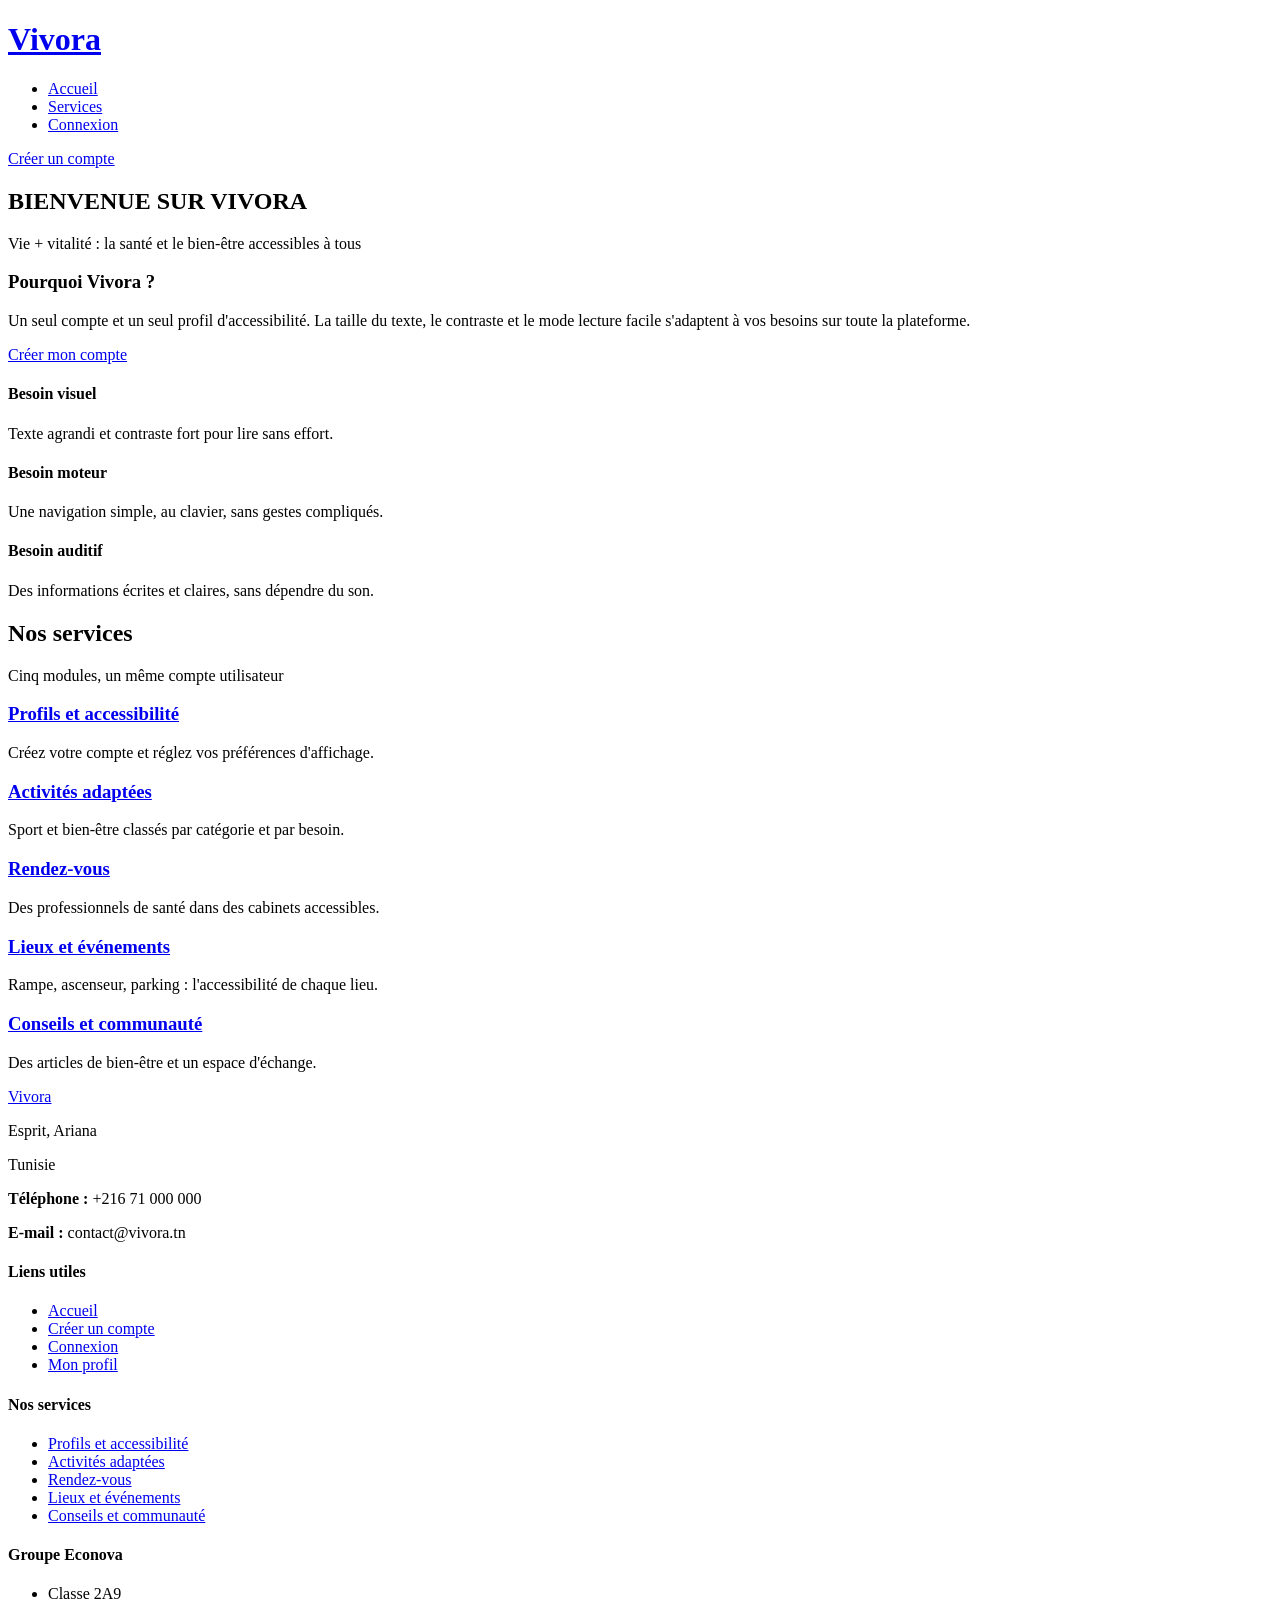
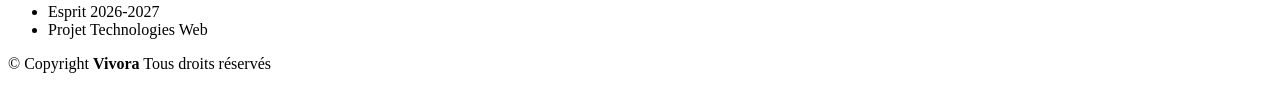
==== commit 0c184008: "Reapply "Module 1 : pages HTML pures" This reverts commit 5638bffc766103cbe492d58b366e8b48264205f4." ====
--- a/views/FrontOffice/index.html
+++ b/views/FrontOffice/index.html
@@ -1,283 +1,99 @@
 <!DOCTYPE html>
 <html lang="fr">
+  <head>
+    <meta charset="utf-8">
+    <title>Accueil - Vivora</title>
+  </head>
+  <body>
+    <header id="header">
+      <div>
+        <a href="index.html"><h1>Vivora</h1></a>
 
-<head>
-  <meta charset="utf-8">
-  <meta content="width=device-width, initial-scale=1.0" name="viewport">
-  <title>Accueil - Vivora</title>
-
-  <link href="assets/img/favicon.png" rel="icon">
-  <link href="assets/img/apple-touch-icon.png" rel="apple-touch-icon">
-
-  <link href="https://fonts.googleapis.com" rel="preconnect">
-  <link href="https://fonts.gstatic.com" rel="preconnect" crossorigin>
-  <link href="https://fonts.googleapis.com/css2?family=Roboto:wght@300;400;500;700&family=Poppins:wght@300;400;500;600;700&family=Raleway:wght@400;500;600;700&display=swap" rel="stylesheet">
-
-  <link href="assets/vendor/bootstrap/css/bootstrap.min.css" rel="stylesheet">
-  <link href="assets/vendor/bootstrap-icons/bootstrap-icons.css" rel="stylesheet">
-  <link href="assets/vendor/aos/aos.css" rel="stylesheet">
-  <link href="assets/vendor/fontawesome-free/css/all.min.css" rel="stylesheet">
-  <link href="assets/vendor/glightbox/css/glightbox.min.css" rel="stylesheet">
-  <link href="assets/vendor/swiper/swiper-bundle.min.css" rel="stylesheet">
-
-  <link href="assets/css/main.css" rel="stylesheet">
-</head>
-
-<body class="index-page">
-
-  <header id="header" class="header sticky-top">
-
-    <div class="topbar d-flex align-items-center">
-      <div class="container d-flex justify-content-center justify-content-md-between">
-        <div class="contact-info d-flex align-items-center">
-          <i class="bi bi-envelope d-flex align-items-center"><a href="mailto:contact@vivora.tn">contact@vivora.tn</a></i>
-          <i class="bi bi-phone d-flex align-items-center ms-4"><span>+216 71 000 000</span></i>
-        </div>
-        <div class="social-links d-none d-md-flex align-items-center">
-          <a href="#" class="facebook"><i class="bi bi-facebook"></i></a>
-          <a href="#" class="instagram"><i class="bi bi-instagram"></i></a>
-          <a href="#" class="linkedin"><i class="bi bi-linkedin"></i></a>
-        </div>
-      </div>
-    </div>
-
-    <div class="branding d-flex align-items-center">
-
-      <div class="container position-relative d-flex align-items-center justify-content-between">
-        <a href="index.html" class="logo d-flex align-items-center me-auto">
-          <h1 class="sitename">Vivora</h1>
-        </a>
-
-        <nav id="navmenu" class="navmenu">
+        <nav id="navmenu">
           <ul>
-            <li><a href="index.html" class="active">Accueil</a></li>
+            <li><a href="index.html">Accueil</a></li>
             <li><a href="index.html#services">Services</a></li>
             <li><a href="connexion.html">Connexion</a></li>
           </ul>
-          <i class="mobile-nav-toggle d-xl-none bi bi-list"></i>
         </nav>
+        <a href="inscription.html">Créer un compte</a>
+      </div>
+    </header>
 
-        <a class="cta-btn d-none d-sm-block" href="inscription.html">Créer un compte</a>
+    <main>
 
-      </div>
+      <section id="hero">
+        <h2>BIENVENUE SUR VIVORA</h2>
+        <p>Vie + vitalité : la santé et le bien-être accessibles à tous</p>
+        <div>
+          <h3>Pourquoi Vivora ?</h3>
+          <p>Un seul compte et un seul profil d'accessibilité. La taille du texte, le contraste et le mode lecture facile s'adaptent à vos besoins sur toute la plateforme.</p>
+          <a href="inscription.html">Créer mon compte</a>
+        </div>
+        <h4>Besoin visuel</h4>
+        <p>Texte agrandi et contraste fort pour lire sans effort.</p>
+        <h4>Besoin moteur</h4>
+        <p>Une navigation simple, au clavier, sans gestes compliqués.</p>
+        <h4>Besoin auditif</h4>
+        <p>Des informations écrites et claires, sans dépendre du son.</p>
+      </section>
 
-    </div>
-
-  </header>
-
-  <main class="main">
-
-    <section id="hero" class="hero section light-background">
-
-      <img src="assets/img/hero-bg.jpg" alt="" data-aos="fade-in">
-
-      <div class="container position-relative">
-
-        <div class="welcome position-relative" data-aos="fade-down" data-aos-delay="100">
-          <h2>BIENVENUE SUR VIVORA</h2>
-          <p>Vie + vitalité : la santé et le bien-être accessibles à tous</p>
-        </div>
-
-        <div class="content row gy-4">
-          <div class="col-lg-4 d-flex align-items-stretch">
-            <div class="why-box" data-aos="zoom-out" data-aos-delay="200">
-              <h3>Pourquoi Vivora ?</h3>
-              <p>
-                Un seul compte et un seul profil d'accessibilité. La taille du texte, le contraste et le mode lecture facile
-                s'adaptent à vos besoins sur toute la plateforme.
-              </p>
-              <div class="text-center">
-                <a href="inscription.html" class="more-btn"><span>Créer mon compte</span> <i class="bi bi-chevron-right"></i></a>
-              </div>
-            </div>
-          </div>
-
-          <div class="col-lg-8 d-flex align-items-stretch">
-            <div class="d-flex flex-column justify-content-center">
-              <div class="row gy-4">
-
-                <div class="col-xl-4 d-flex align-items-stretch">
-                  <div class="icon-box" data-aos="zoom-out" data-aos-delay="300">
-                    <i class="bi bi-eye"></i>
-                    <h4>Besoin visuel</h4>
-                    <p>Texte agrandi et contraste fort pour lire sans effort.</p>
-                  </div>
-                </div>
-
-                <div class="col-xl-4 d-flex align-items-stretch">
-                  <div class="icon-box" data-aos="zoom-out" data-aos-delay="400">
-                    <i class="bi bi-person-wheelchair"></i>
-                    <h4>Besoin moteur</h4>
-                    <p>Une navigation simple, au clavier, sans gestes compliqués.</p>
-                  </div>
-                </div>
-
-                <div class="col-xl-4 d-flex align-items-stretch">
-                  <div class="icon-box" data-aos="zoom-out" data-aos-delay="500">
-                    <i class="bi bi-ear"></i>
-                    <h4>Besoin auditif</h4>
-                    <p>Des informations écrites et claires, sans dépendre du son.</p>
-                  </div>
-                </div>
-
-              </div>
-            </div>
-          </div>
-        </div>
-
-      </div>
-
-    </section>
-
-    <section id="services" class="services section">
-
-      <div class="container section-title" data-aos="fade-up">
+      <section id="services">
         <h2>Nos services</h2>
         <p>Cinq modules, un même compte utilisateur</p>
+        <div>
+          <a href="inscription.html"><h3>Profils et accessibilité</h3></a>
+          <p>Créez votre compte et réglez vos préférences d'affichage.</p>
+        </div>
+        <div>
+          <a href="#"><h3>Activités adaptées</h3></a>
+          <p>Sport et bien-être classés par catégorie et par besoin.</p>
+        </div>
+        <div>
+          <a href="#"><h3>Rendez-vous</h3></a>
+          <p>Des professionnels de santé dans des cabinets accessibles.</p>
+        </div>
+        <div>
+          <a href="#"><h3>Lieux et événements</h3></a>
+          <p>Rampe, ascenseur, parking : l'accessibilité de chaque lieu.</p>
+        </div>
+        <div>
+          <a href="#"><h3>Conseils et communauté</h3></a>
+          <p>Des articles de bien-être et un espace d'échange.</p>
+        </div>
+      </section>
+    </main>
+
+    <footer id="footer">
+      <div>
+        <a href="index.html">Vivora</a>
+        <p>Esprit, Ariana</p>
+        <p>Tunisie</p>
+        <p><strong>Téléphone :</strong> +216 71 000 000</p>
+        <p><strong>E-mail :</strong> contact@vivora.tn</p>
       </div>
-
-      <div class="container">
-
-        <div class="row gy-4">
-
-          <div class="col-lg-4 col-md-6" data-aos="fade-up" data-aos-delay="100">
-            <div class="service-item position-relative">
-              <div class="icon">
-                <i class="fas fa-user-check"></i>
-              </div>
-              <a href="inscription.html" class="stretched-link">
-                <h3>Profils et accessibilité</h3>
-              </a>
-              <p>Créez votre compte et réglez vos préférences d'affichage.</p>
-            </div>
-          </div>
-
-          <div class="col-lg-4 col-md-6" data-aos="fade-up" data-aos-delay="200">
-            <div class="service-item position-relative">
-              <div class="icon">
-                <i class="fas fa-heartbeat"></i>
-              </div>
-              <a href="#" class="stretched-link">
-                <h3>Activités adaptées</h3>
-              </a>
-              <p>Sport et bien-être classés par catégorie et par besoin.</p>
-            </div>
-          </div>
-
-          <div class="col-lg-4 col-md-6" data-aos="fade-up" data-aos-delay="300">
-            <div class="service-item position-relative">
-              <div class="icon">
-                <i class="fas fa-user-md"></i>
-              </div>
-              <a href="#" class="stretched-link">
-                <h3>Rendez-vous</h3>
-              </a>
-              <p>Des professionnels de santé dans des cabinets accessibles.</p>
-            </div>
-          </div>
-
-          <div class="col-lg-4 col-md-6" data-aos="fade-up" data-aos-delay="400">
-            <div class="service-item position-relative">
-              <div class="icon">
-                <i class="fas fa-map-marker-alt"></i>
-              </div>
-              <a href="#" class="stretched-link">
-                <h3>Lieux et événements</h3>
-              </a>
-              <p>Rampe, ascenseur, parking : l'accessibilité de chaque lieu.</p>
-            </div>
-          </div>
-
-          <div class="col-lg-4 col-md-6" data-aos="fade-up" data-aos-delay="500">
-            <div class="service-item position-relative">
-              <div class="icon">
-                <i class="fas fa-comments"></i>
-              </div>
-              <a href="#" class="stretched-link">
-                <h3>Conseils et communauté</h3>
-              </a>
-              <p>Des articles de bien-être et un espace d'échange.</p>
-            </div>
-          </div>
-
-        </div>
-
-      </div>
-
-    </section>
-
-  </main>
-
-  <footer id="footer" class="footer light-background">
-
-    <div class="container footer-top">
-      <div class="row gy-4">
-        <div class="col-lg-4 col-md-6 footer-about">
-          <a href="index.html" class="logo d-flex align-items-center">
-            <span class="sitename">Vivora</span>
-          </a>
-          <div class="footer-contact pt-3">
-            <p>Esprit, Ariana</p>
-            <p>Tunisie</p>
-            <p class="mt-3"><strong>Téléphone :</strong> <span>+216 71 000 000</span></p>
-            <p><strong>E-mail :</strong> <span>contact@vivora.tn</span></p>
-          </div>
-        </div>
-
-        <div class="col-lg-2 col-md-3 footer-links">
-          <h4>Liens utiles</h4>
-          <ul>
-            <li><a href="index.html">Accueil</a></li>
-            <li><a href="inscription.html">Créer un compte</a></li>
-            <li><a href="connexion.html">Connexion</a></li>
-            <li><a href="mon-profil.html">Mon profil</a></li>
-          </ul>
-        </div>
-
-        <div class="col-lg-3 col-md-3 footer-links">
-          <h4>Nos services</h4>
-          <ul>
-            <li><a href="index.html#services">Profils et accessibilité</a></li>
-            <li><a href="index.html#services">Activités adaptées</a></li>
-            <li><a href="index.html#services">Rendez-vous</a></li>
-            <li><a href="index.html#services">Lieux et événements</a></li>
-            <li><a href="index.html#services">Conseils et communauté</a></li>
-          </ul>
-        </div>
-
-        <div class="col-lg-3 col-md-3 footer-links">
-          <h4>Groupe Econova</h4>
-          <ul>
-            <li>Classe 2A9</li>
-            <li>Esprit 2026-2027</li>
-            <li>Projet Technologies Web</li>
-          </ul>
-        </div>
-
-      </div>
-    </div>
-
-    <div class="container copyright text-center mt-4">
-      <p>© <span>Copyright</span> <strong class="px-1 sitename">Vivora</strong> <span>Tous droits réservés</span></p>
-      <div class="credits">
-        Designed by <a href="https://bootstrapmade.com/">BootstrapMade</a>
-      </div>
-    </div>
-
-  </footer>
-
-  <a href="#" id="scroll-top" class="scroll-top d-flex align-items-center justify-content-center"><i class="bi bi-arrow-up-short"></i></a>
-
-  <div id="preloader"></div>
-
-  <script src="assets/vendor/bootstrap/js/bootstrap.bundle.min.js"></script>
-  <script src="assets/vendor/aos/aos.js"></script>
-  <script src="assets/vendor/glightbox/js/glightbox.min.js"></script>
-  <script src="assets/vendor/purecounter/purecounter_vanilla.js"></script>
-  <script src="assets/vendor/swiper/swiper-bundle.min.js"></script>
-
-  <script src="assets/js/main.js"></script>
-
-</body>
-
+      <h4>Liens utiles</h4>
+      <ul>
+        <li><a href="index.html">Accueil</a></li>
+        <li><a href="inscription.html">Créer un compte</a></li>
+        <li><a href="connexion.html">Connexion</a></li>
+        <li><a href="mon-profil.html">Mon profil</a></li>
+      </ul>
+      <h4>Nos services</h4>
+      <ul>
+        <li><a href="index.html#services">Profils et accessibilité</a></li>
+        <li><a href="index.html#services">Activités adaptées</a></li>
+        <li><a href="index.html#services">Rendez-vous</a></li>
+        <li><a href="index.html#services">Lieux et événements</a></li>
+        <li><a href="index.html#services">Conseils et communauté</a></li>
+      </ul>
+      <h4>Groupe Econova</h4>
+      <ul>
+        <li>Classe 2A9</li>
+        <li>Esprit 2026-2027</li>
+        <li>Projet Technologies Web</li>
+      </ul>
+      <p>© Copyright <strong>Vivora</strong> Tous droits réservés</p>
+    </footer>
+  </body>
 </html>
